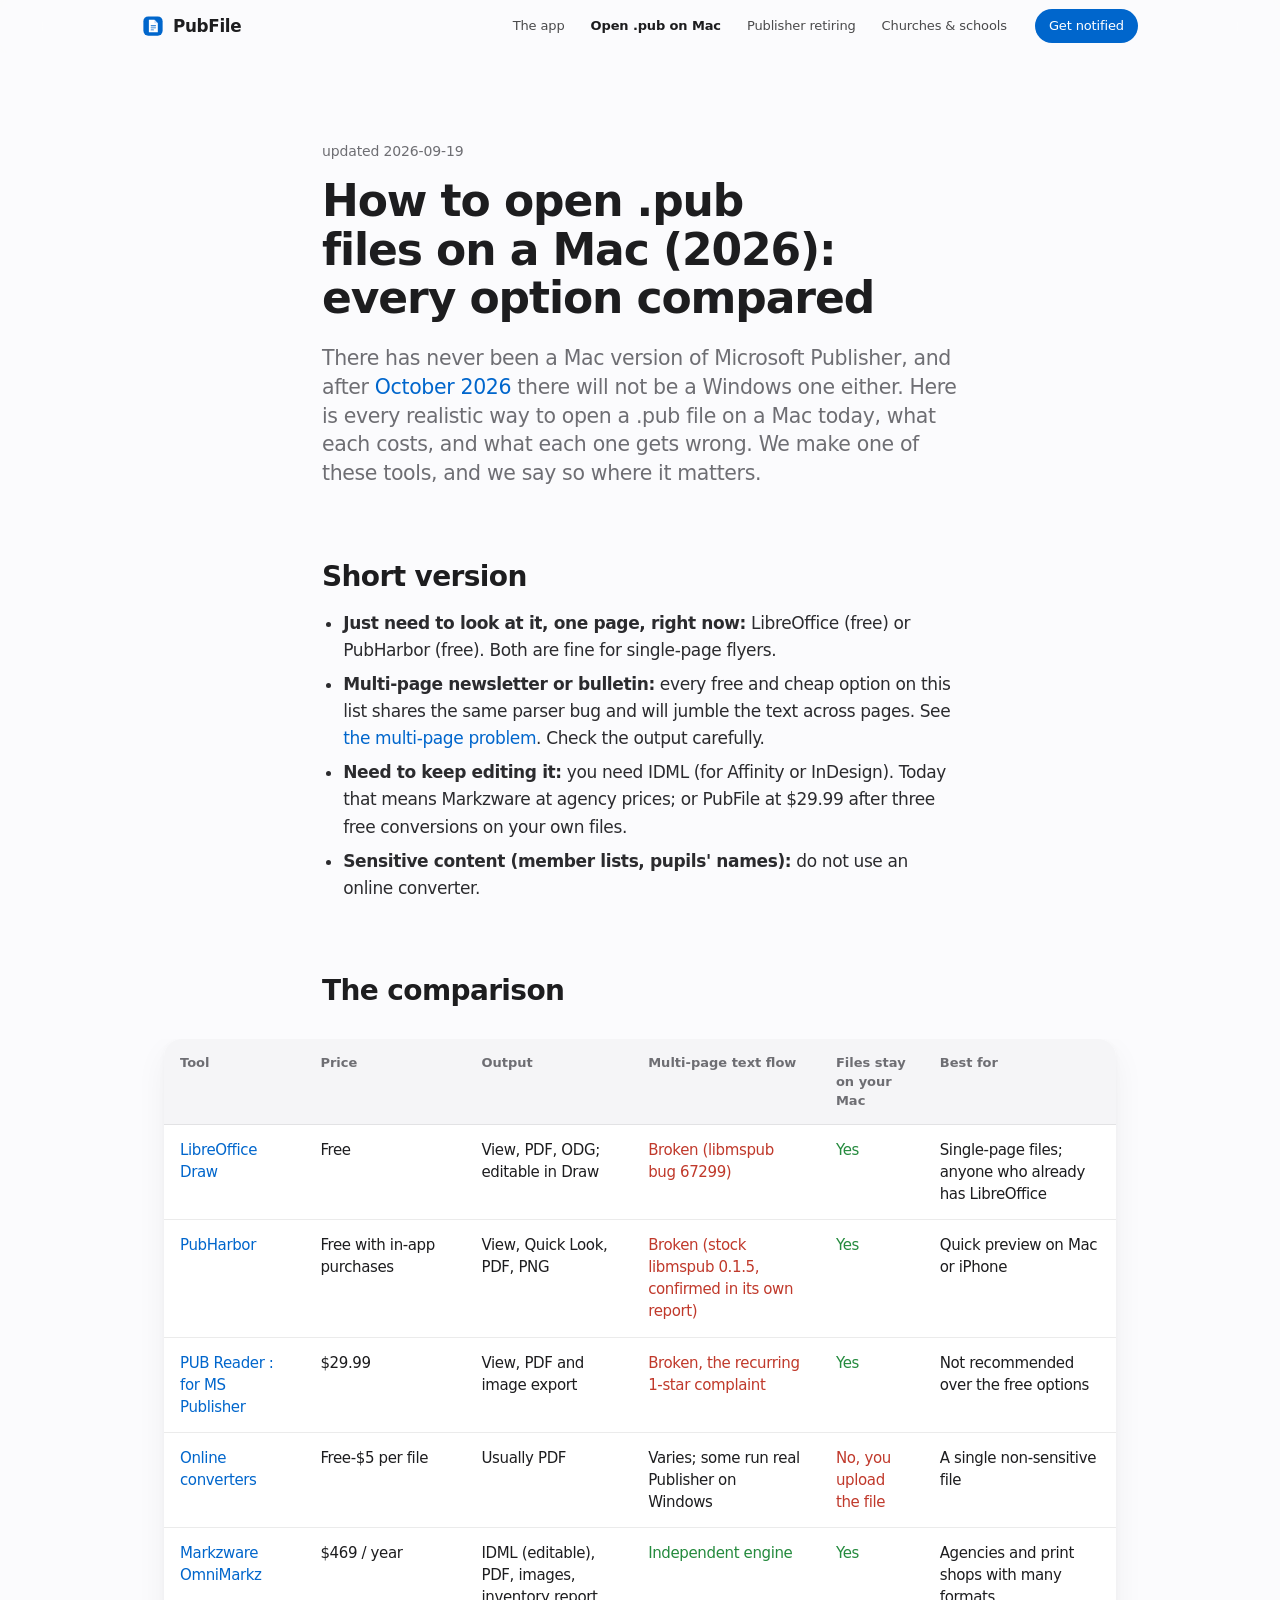
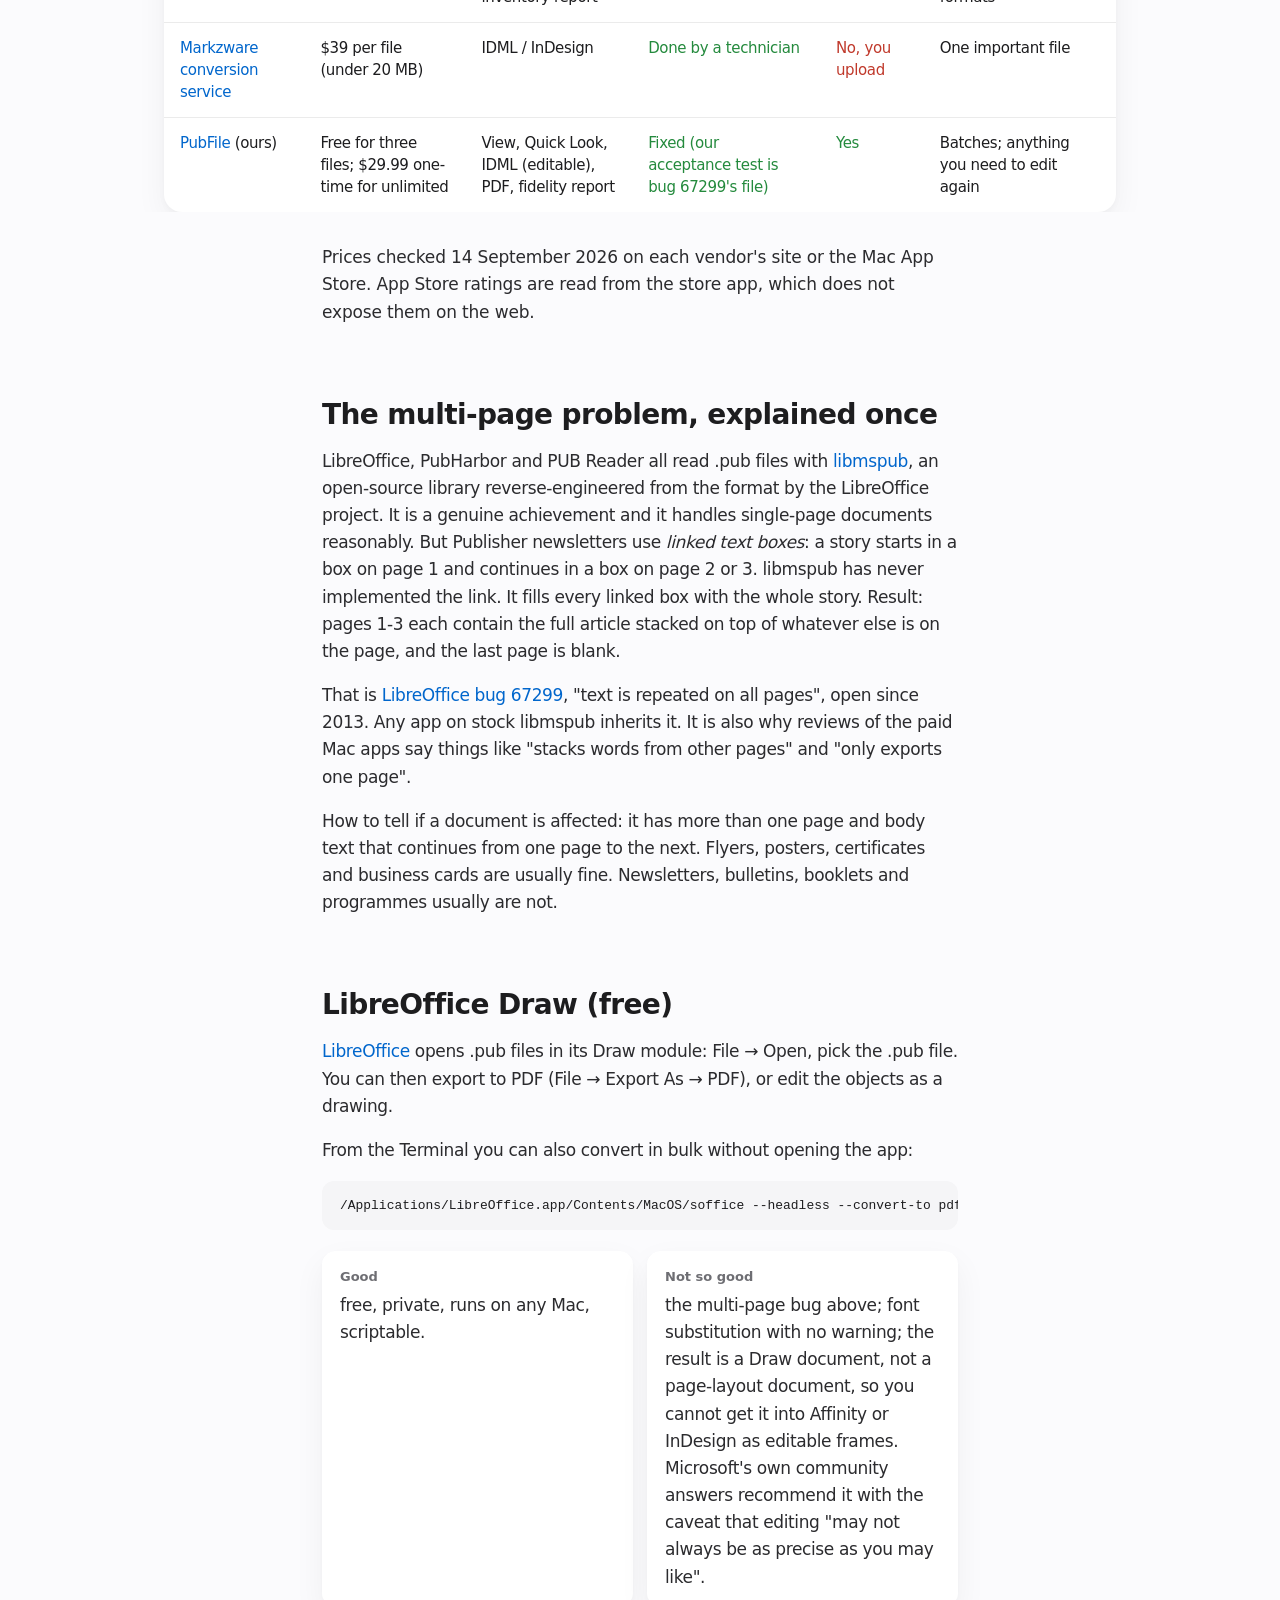
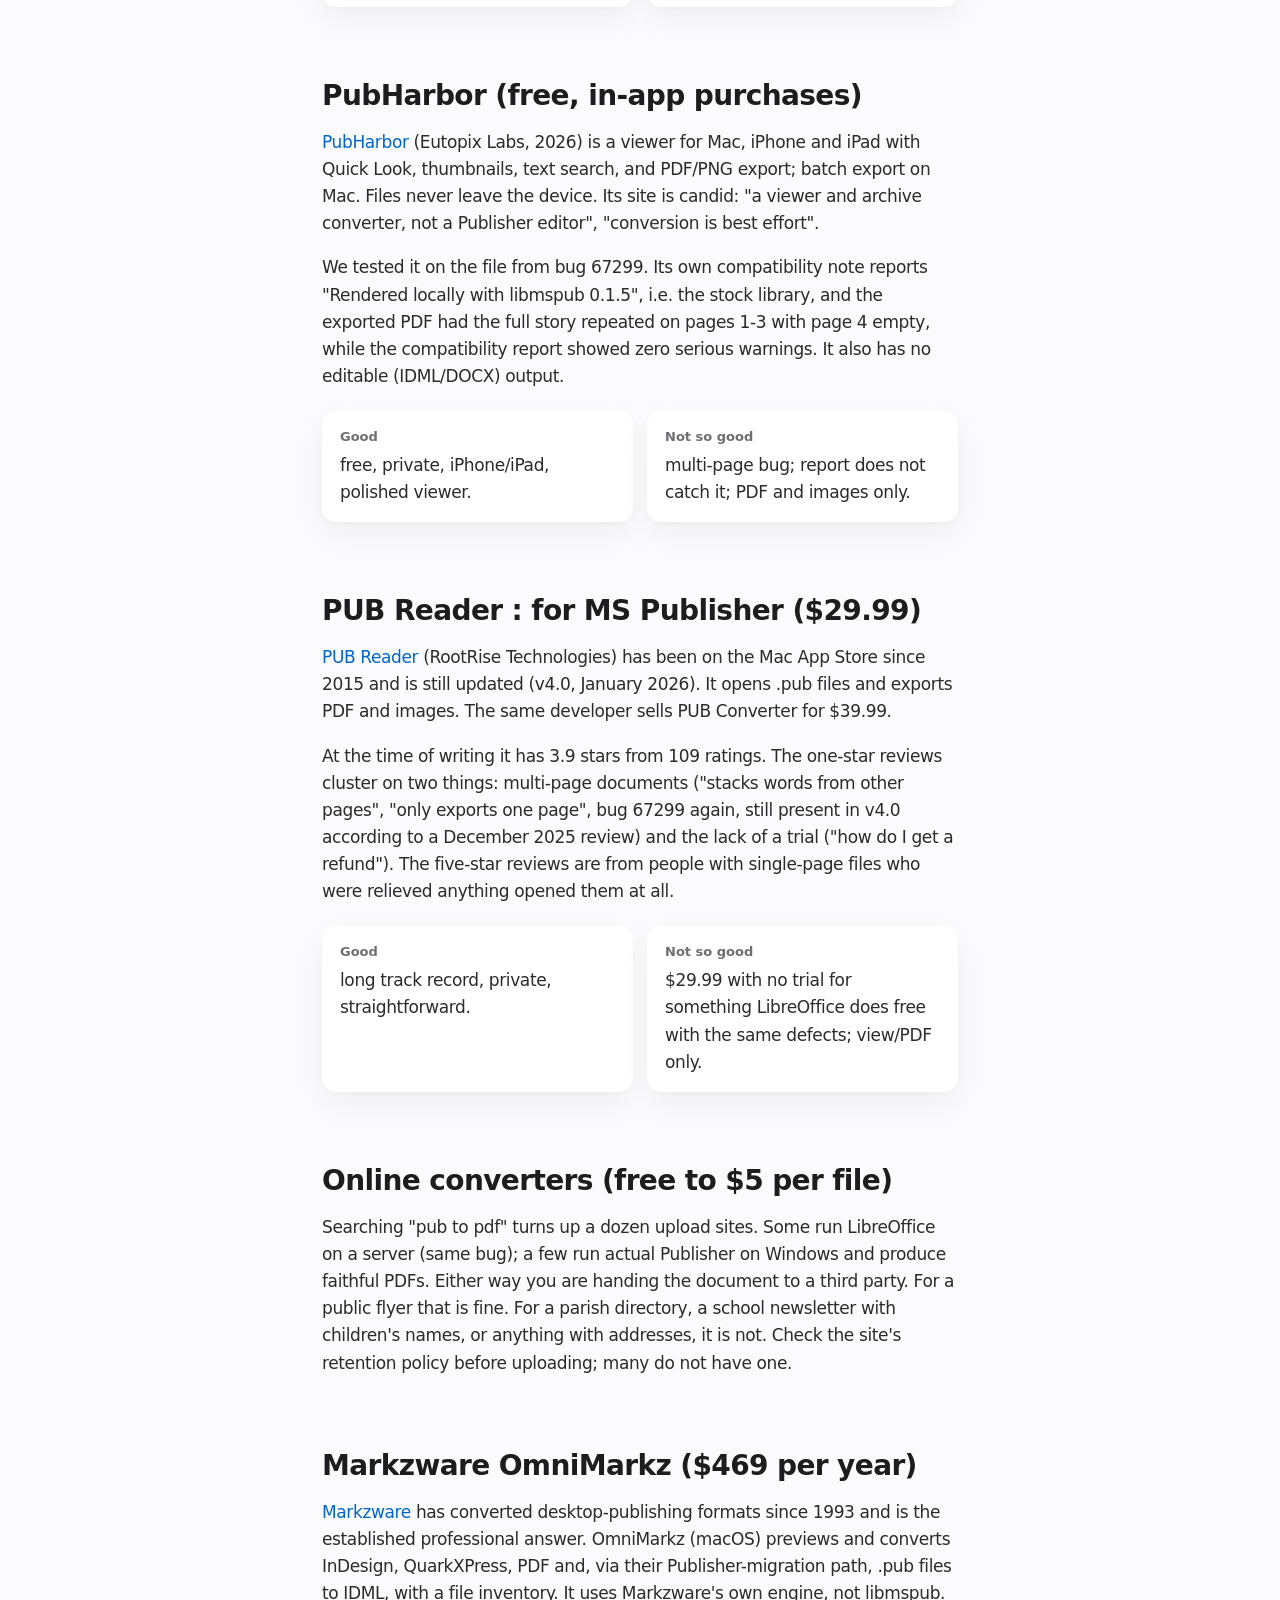
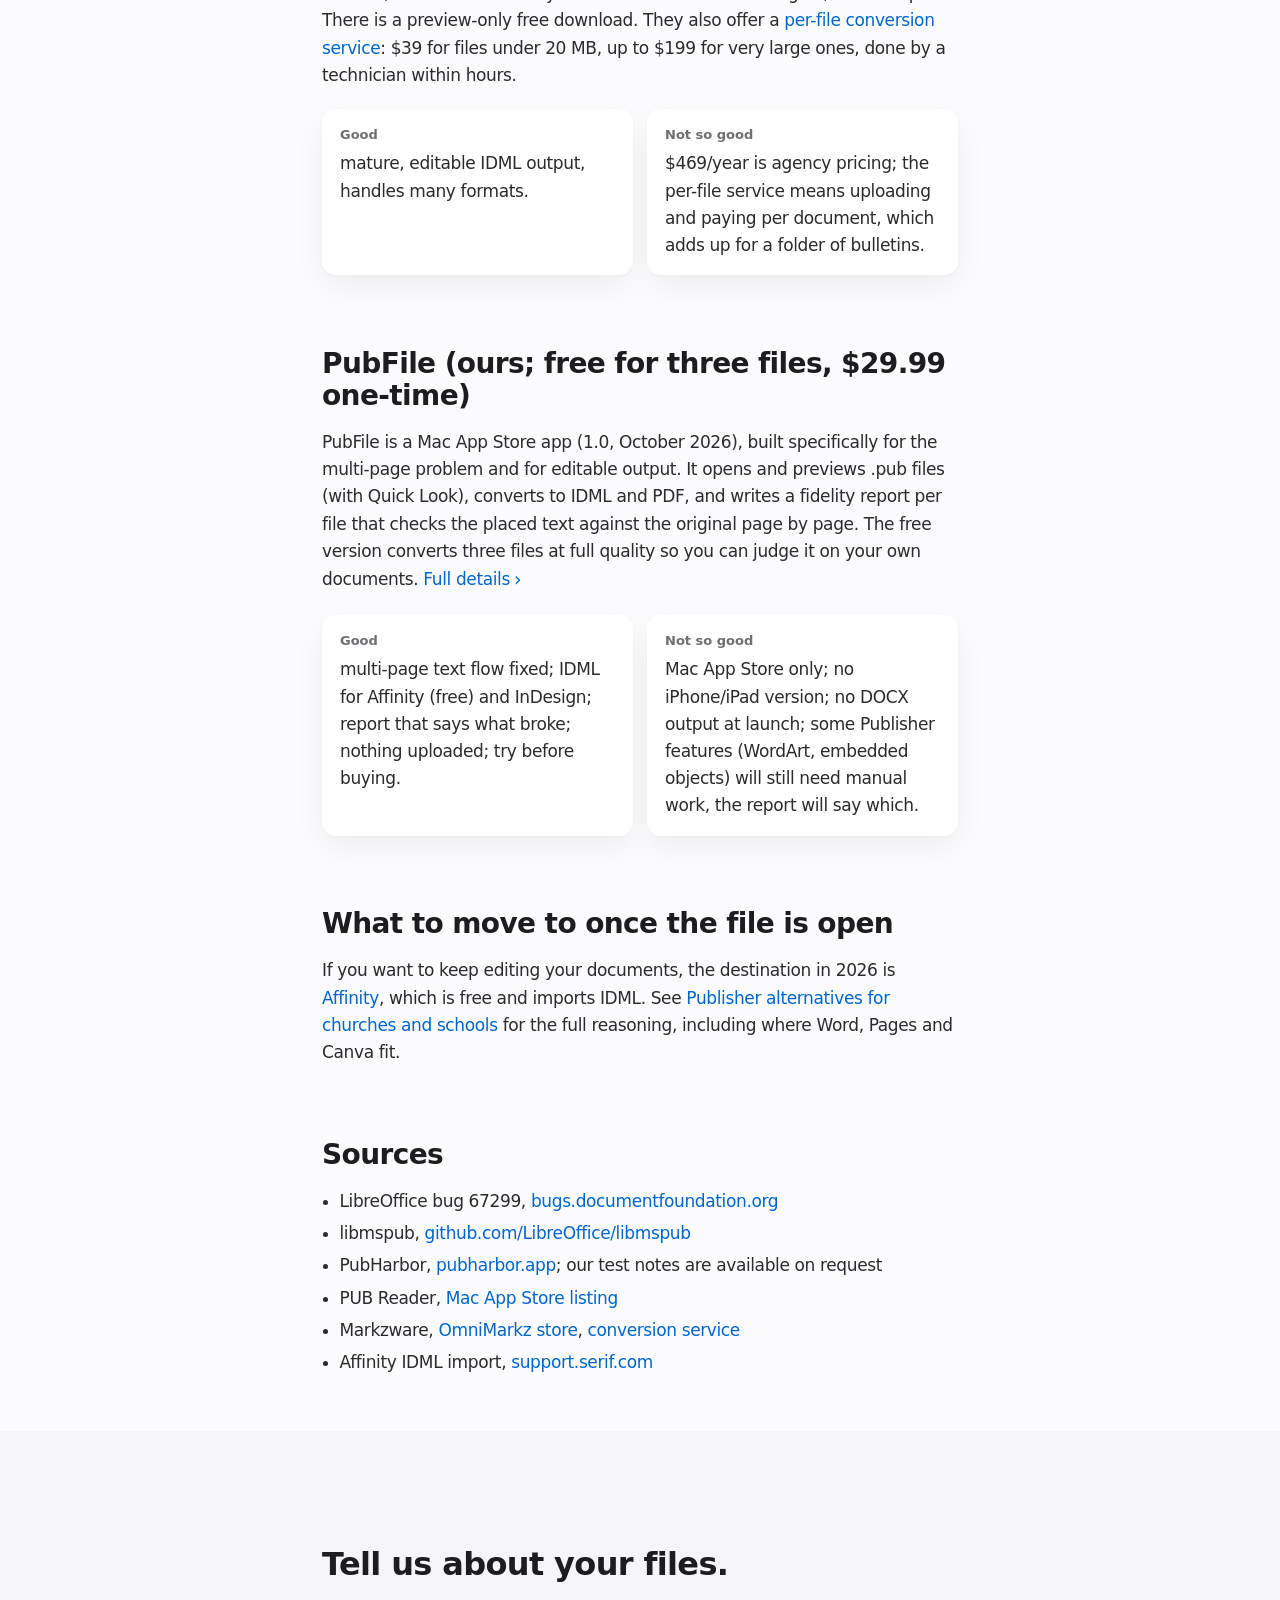
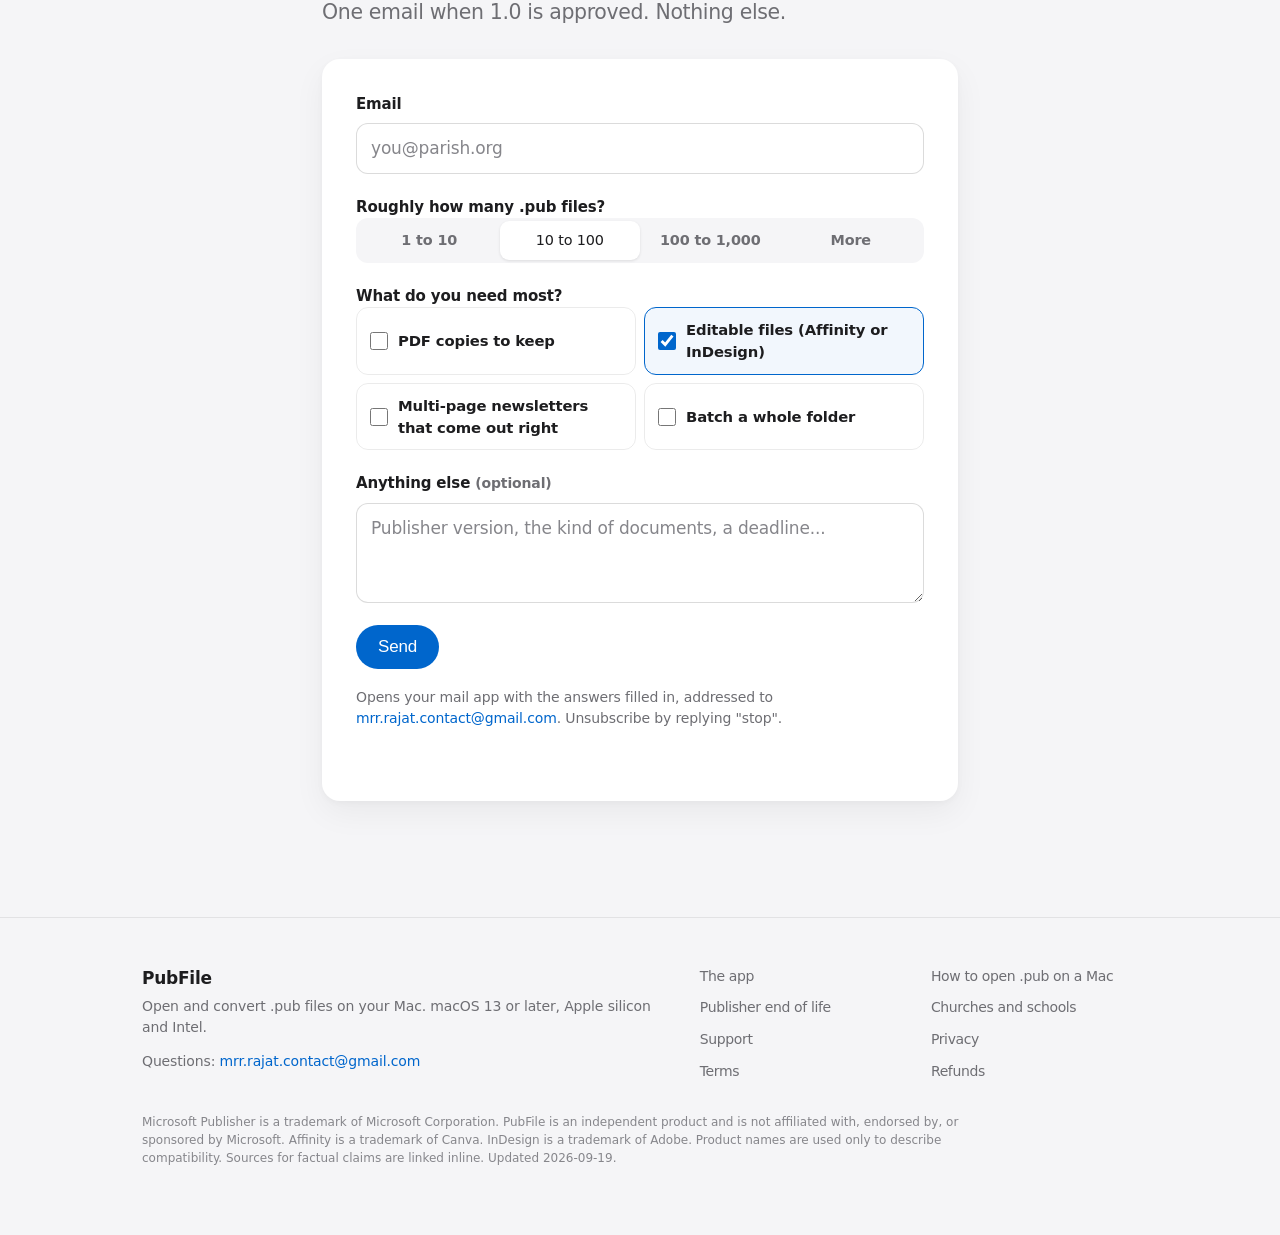
==== open-pub-files-on-mac/index.html @ 04f5455c "Deploy 2026-09-19T11:12Z from f0ba505a" ====
<!doctype html>
<html lang="en">
<head>
<meta charset="utf-8">
<meta name="viewport" content="width=device-width, initial-scale=1">
<title>How to open .pub files on a Mac (2026): every option compared</title>
<meta name="description" content="Every way to open a Microsoft Publisher .pub file on a Mac in 2026: LibreOffice, PUB Reader, PubHarbor, Markzware OmniMarkz, online converters and PubFile, with prices, what each one gets wrong, and which to pick.">
<link rel="canonical" href="https://pubfile-app.github.io/open-pub-files-on-mac/">
<meta name="theme-color" content="#fbfbfd">
<meta property="og:type" content="article">
<meta property="og:site_name" content="PubFile">
<meta property="og:title" content="How to open .pub files on a Mac (2026)">
<meta property="og:description" content="Every way to open a Microsoft Publisher .pub file on a Mac in 2026: LibreOffice, PUB Reader, PubHarbor, Markzware OmniMarkz, online converters and PubFile, with prices, what each one gets wrong, and which to pick.">
<meta property="og:url" content="https://pubfile-app.github.io/open-pub-files-on-mac/">
<meta property="og:image" content="https://pubfile-app.github.io/og/open-pub-files-on-mac.png">
<meta property="og:image:width" content="1200">
<meta property="og:image:height" content="630">
<meta name="twitter:card" content="summary_large_image">
<meta name="twitter:title" content="How to open .pub files on a Mac (2026)">
<meta name="twitter:description" content="Every way to open a Microsoft Publisher .pub file on a Mac in 2026: LibreOffice, PUB Reader, PubHarbor, Markzware OmniMarkz, online converters and PubFile, with prices, what each one gets wrong, and which to pick.">
<meta name="twitter:image" content="https://pubfile-app.github.io/og/open-pub-files-on-mac.png">
<link rel="icon" href="/favicon.svg" type="image/svg+xml">
<link rel="stylesheet" href="/style.css">
<script type="application/ld+json">{"@context": "https://schema.org", "@type": "Article", "author": {"@type": "Organization", "name": "PubFile"}, "datePublished": "2026-09-14", "headline": "How to open .pub files on a Mac (2026): every option compared"}</script></head>
<body class="page-open-pub-files-on-mac">
<a class="skip" href="#main">Skip to content</a>

<header class="nav">
  <div class="nav-inner">
    <a class="brand" href="/" aria-label="PubFile home">
      <svg width="22" height="22" viewBox="0 0 64 64" aria-hidden="true"><rect x="4" y="4" width="56" height="56" rx="14" fill="#0066cc"/><path d="M20 14h16l10 10v26H20z" fill="#fff"/><path d="M36 14v10h10" fill="#cfe0fb"/><rect x="25" y="30" width="16" height="2.6" rx="1.3" fill="#0066cc"/><rect x="25" y="36" width="16" height="2.6" rx="1.3" fill="#0066cc"/><rect x="25" y="42" width="10" height="2.6" rx="1.3" fill="#0066cc"/></svg>
      <span>PubFile</span>
    </a>
    <nav aria-label="Main">
      <a href="/pub-to-idml-pdf-converter-mac/">The app</a>
      <a href="/open-pub-files-on-mac/" aria-current="page">Open .pub on Mac</a>
      <a href="/publisher-end-of-life-2026/">Publisher retiring</a>
      <a href="/publisher-alternatives-churches-schools/">Churches &amp; schools</a>
    </nav>
<a class="pill pill-sm" href="/#interest">Get notified</a>  </div>
</header>

<main id="main">
<article class="article">
  <header>
    <p class="t-caption">updated 2026-09-19</p>
    <h1 class="t-headline">How to open .pub files on a Mac (2026): every option compared</h1>
    <p class="lede t-sub">There has never been a Mac version of Microsoft Publisher, and after <a href="/publisher-end-of-life-2026/">October 2026</a> there will not be a Windows one either. Here is every realistic way to open a .pub file on a Mac today, what each costs, and what each one gets wrong. We make one of these tools, and we say so where it matters.</p>
  </header>
  <div class="prose">

  <h2>Short version</h2>
  <ul>
    <li><strong>Just need to look at it, one page, right now:</strong> LibreOffice (free) or PubHarbor (free). Both are fine for single-page flyers.</li>
    <li><strong>Multi-page newsletter or bulletin:</strong> every free and cheap option on this list shares the same parser bug and will jumble the text across pages. See <a href="#multipage">the multi-page problem</a>. Check the output carefully.</li>
    <li><strong>Need to keep editing it:</strong> you need IDML (for Affinity or InDesign). Today that means Markzware at agency prices; or PubFile at $29.99 after three free conversions on your own files.</li>
    <li><strong>Sensitive content (member lists, pupils' names):</strong> do not use an online converter.</li>
  </ul>

  <h2>The comparison</h2>
  <div class="table-wrap"><table>
    <thead>
      <tr><th>Tool</th><th>Price</th><th>Output</th><th>Multi-page text flow</th><th>Files stay on your Mac</th><th>Best for</th></tr>
    </thead>
    <tbody>
      <tr><td><a href="#libreoffice">LibreOffice Draw</a></td><td>Free</td><td>View, PDF, ODG; editable in Draw</td><td class="bad">Broken (libmspub bug 67299)</td><td class="ok">Yes</td><td>Single-page files; anyone who already has LibreOffice</td></tr>
      <tr><td><a href="#pubharbor">PubHarbor</a></td><td>Free with in-app purchases</td><td>View, Quick Look, PDF, PNG</td><td class="bad">Broken (stock libmspub 0.1.5, confirmed in its own report)</td><td class="ok">Yes</td><td>Quick preview on Mac or iPhone</td></tr>
      <tr><td><a href="#pubreader">PUB Reader : for MS Publisher</a></td><td>$29.99</td><td>View, PDF and image export</td><td class="bad">Broken, the recurring 1-star complaint</td><td class="ok">Yes</td><td>Not recommended over the free options</td></tr>
      <tr><td><a href="#online">Online converters</a></td><td>Free-$5 per file</td><td>Usually PDF</td><td>Varies; some run real Publisher on Windows</td><td class="bad">No, you upload the file</td><td>A single non-sensitive file</td></tr>
      <tr><td><a href="#markzware">Markzware OmniMarkz</a></td><td>$469 / year</td><td>IDML (editable), PDF, images, inventory report</td><td class="ok">Independent engine</td><td class="ok">Yes</td><td>Agencies and print shops with many formats</td></tr>
      <tr><td><a href="#markzware">Markzware conversion service</a></td><td>$39 per file (under 20 MB)</td><td>IDML / InDesign</td><td class="ok">Done by a technician</td><td class="bad">No, you upload</td><td>One important file</td></tr>
      <tr><td><a href="#pubfile">PubFile</a> (ours)</td><td>Free for three files; $29.99 one-time for unlimited</td><td>View, Quick Look, IDML (editable), PDF, fidelity report</td><td class="ok">Fixed (our acceptance test is bug 67299's file)</td><td class="ok">Yes</td><td>Batches; anything you need to edit again</td></tr>
    </tbody>
  </table></div>
  <p class="t-caption">Prices checked 14 September 2026 on each vendor's site or the Mac App Store. App Store ratings are read from the store app, which does not expose them on the web.</p>

  <h2 id="multipage">The multi-page problem, explained once</h2>
  <p>LibreOffice, PubHarbor and PUB Reader all read .pub files with <a href="https://github.com/LibreOffice/libmspub" rel="noopener">libmspub</a>, an open-source library reverse-engineered from the format by the LibreOffice project. It is a genuine achievement and it handles single-page documents reasonably. But Publisher newsletters use <em>linked text boxes</em>: a story starts in a box on page 1 and continues in a box on page 2 or 3. libmspub has never implemented the link. It fills every linked box with the whole story. Result: pages 1-3 each contain the full article stacked on top of whatever else is on the page, and the last page is blank.</p>
  <p>That is <a href="https://bugs.documentfoundation.org/show_bug.cgi?id=67299" rel="noopener">LibreOffice bug 67299</a>, "text is repeated on all pages", open since 2013. Any app on stock libmspub inherits it. It is also why reviews of the paid Mac apps say things like "stacks words from other pages" and "only exports one page".</p>
  <p>How to tell if a document is affected: it has more than one page and body text that continues from one page to the next. Flyers, posters, certificates and business cards are usually fine. Newsletters, bulletins, booklets and programmes usually are not.</p>

  <h2 id="libreoffice">LibreOffice Draw (free)</h2>
  <p><a href="https://www.libreoffice.org/discover/draw/" rel="noopener">LibreOffice</a> opens .pub files in its Draw module: File → Open, pick the .pub file. You can then export to PDF (File → Export As → PDF), or edit the objects as a drawing.</p>
  <p>From the Terminal you can also convert in bulk without opening the app:</p>
  <pre><code>/Applications/LibreOffice.app/Contents/MacOS/soffice --headless --convert-to pdf:draw_pdf_Export *.pub</code></pre>
  <div class="verdict"><div><h4>Good</h4><p>free, private, runs on any Mac, scriptable.</p></div><div><h4>Not so good</h4><p>the multi-page bug above; font substitution with no warning; the result is a Draw document, not a page-layout document, so you cannot get it into Affinity or InDesign as editable frames. Microsoft's own community answers recommend it with the caveat that editing "may not always be as precise as you may like".</p></div></div>

  <h2 id="pubharbor">PubHarbor (free, in-app purchases)</h2>
  <p><a href="https://pubharbor.app/" rel="noopener">PubHarbor</a> (Eutopix Labs, 2026) is a viewer for Mac, iPhone and iPad with Quick Look, thumbnails, text search, and PDF/PNG export; batch export on Mac. Files never leave the device. Its site is candid: "a viewer and archive converter, not a Publisher editor", "conversion is best effort".</p>
  <p>We tested it on the file from bug 67299. Its own compatibility note reports "Rendered locally with libmspub 0.1.5", i.e. the stock library, and the exported PDF had the full story repeated on pages 1-3 with page 4 empty, while the compatibility report showed zero serious warnings. It also has no editable (IDML/DOCX) output.</p>
  <div class="verdict"><div><h4>Good</h4><p>free, private, iPhone/iPad, polished viewer.</p></div><div><h4>Not so good</h4><p>multi-page bug; report does not catch it; PDF and images only.</p></div></div>

  <h2 id="pubreader">PUB Reader : for MS Publisher ($29.99)</h2>
  <p><a href="https://apps.apple.com/us/app/pub-reader-for-ms-publisher/id944218086?mt=12" rel="noopener">PUB Reader</a> (RootRise Technologies) has been on the Mac App Store since 2015 and is still updated (v4.0, January 2026). It opens .pub files and exports PDF and images. The same developer sells PUB Converter for $39.99.</p>
  <p>At the time of writing it has 3.9 stars from 109 ratings. The one-star reviews cluster on two things: multi-page documents ("stacks words from other pages", "only exports one page", bug 67299 again, still present in v4.0 according to a December 2025 review) and the lack of a trial ("how do I get a refund"). The five-star reviews are from people with single-page files who were relieved anything opened them at all.</p>
  <div class="verdict"><div><h4>Good</h4><p>long track record, private, straightforward.</p></div><div><h4>Not so good</h4><p>$29.99 with no trial for something LibreOffice does free with the same defects; view/PDF only.</p></div></div>

  <h2 id="online">Online converters (free to $5 per file)</h2>
  <p>Searching "pub to pdf" turns up a dozen upload sites. Some run LibreOffice on a server (same bug); a few run actual Publisher on Windows and produce faithful PDFs. Either way you are handing the document to a third party. For a public flyer that is fine. For a parish directory, a school newsletter with children's names, or anything with addresses, it is not. Check the site's retention policy before uploading; many do not have one.</p>

  <h2 id="markzware">Markzware OmniMarkz ($469 per year)</h2>
  <p><a href="https://markzware.com/products/omnimarkz/" rel="noopener">Markzware</a> has converted desktop-publishing formats since 1993 and is the established professional answer. OmniMarkz (macOS) previews and converts InDesign, QuarkXPress, PDF and, via their Publisher-migration path, .pub files to IDML, with a file inventory. It uses Markzware's own engine, not libmspub. There is a preview-only free download. They also offer a <a href="https://markzware.com/support/file-conversion-service" rel="noopener">per-file conversion service</a>: $39 for files under 20 MB, up to $199 for very large ones, done by a technician within hours.</p>
  <div class="verdict"><div><h4>Good</h4><p>mature, editable IDML output, handles many formats.</p></div><div><h4>Not so good</h4><p>$469/year is agency pricing; the per-file service means uploading and paying per document, which adds up for a folder of bulletins.</p></div></div>

  <h2 id="pubfile">PubFile (ours; free for three files, $29.99 one-time)</h2>
  <p>PubFile is a Mac App Store app (1.0, October 2026), built specifically for the multi-page problem and for editable output. It opens and previews .pub files (with Quick Look), converts to IDML and PDF, and writes a fidelity report per file that checks the placed text against the original page by page. The free version converts three files at full quality so you can judge it on your own documents. <a class="link-arrow" href="/pub-to-idml-pdf-converter-mac/">Full details</a></p>
  <div class="verdict"><div><h4>Good</h4><p>multi-page text flow fixed; IDML for Affinity (free) and InDesign; report that says what broke; nothing uploaded; try before buying.</p></div><div><h4>Not so good</h4><p>Mac App Store only; no iPhone/iPad version; no DOCX output at launch; some Publisher features (WordArt, embedded objects) will still need manual work, the report will say which.</p></div></div>

  <h2>What to move to once the file is open</h2>
  <p>If you want to keep editing your documents, the destination in 2026 is <a href="https://www.affinity.studio/" rel="noopener">Affinity</a>, which is free and imports IDML. See <a href="/publisher-alternatives-churches-schools/">Publisher alternatives for churches and schools</a> for the full reasoning, including where Word, Pages and Canva fit.</p>

  <h2>Sources</h2>
  <ul class="sources">
    <li>LibreOffice bug 67299, <a href="https://bugs.documentfoundation.org/show_bug.cgi?id=67299" rel="noopener">bugs.documentfoundation.org</a></li>
    <li>libmspub, <a href="https://github.com/LibreOffice/libmspub" rel="noopener">github.com/LibreOffice/libmspub</a></li>
    <li>PubHarbor, <a href="https://pubharbor.app/" rel="noopener">pubharbor.app</a>; our test notes are available on request</li>
    <li>PUB Reader, <a href="https://apps.apple.com/us/app/pub-reader-for-ms-publisher/id944218086?mt=12" rel="noopener">Mac App Store listing</a></li>
    <li>Markzware, <a href="https://markzware.com/store/omnimarkz-store/" rel="noopener">OmniMarkz store</a>, <a href="https://markzware.com/support/file-conversion-service" rel="noopener">conversion service</a></li>
    <li>Affinity IDML import, <a href="https://support.serif.com/hc/en-us/articles/10259217288463" rel="noopener">support.serif.com</a></li>
  </ul>
  </div>
</article>
</main>

<section class="band interest-band" id="interest">
  <div class="wrap-narrow">
    <h2 class="t-title">Tell us about your files.</h2>
    <p class="t-sub">One email when 1.0 is approved. Nothing else.</p>
<form class="interest" id="interest-form"
action="mailto:mrr.rajat.contact@gmail.com" method="post" enctype="text/plain" data-mailto="mrr.rajat.contact@gmail.com">
  <input type="hidden" name="_subject" value="PubFile interest: open-pub-files-on-mac">
  <input type="hidden" name="page" value="/open-pub-files-on-mac/">
  <input type="text" name="_gotcha" class="visually-hidden" tabindex="-1" autocomplete="off" aria-hidden="true">

  <div class="field">
    <label for="f-email">Email</label>
    <input id="f-email" type="email" name="email" required autocomplete="email" placeholder="you@parish.org">
  </div>

  <fieldset class="field">
    <legend>Roughly how many .pub files?</legend>
    <div class="seg" role="radiogroup">
      <label><input type="radio" name="files" value="1-10"><span>1 to 10</span></label>
      <label><input type="radio" name="files" value="10-100" checked><span>10 to 100</span></label>
      <label><input type="radio" name="files" value="100-1000"><span>100 to 1,000</span></label>
      <label><input type="radio" name="files" value="1000+"><span>More</span></label>
    </div>
  </fieldset>

  <fieldset class="field">
    <legend>What do you need most?</legend>
    <div class="checks">
      <label><input type="checkbox" name="need" value="pdf"><span>PDF copies to keep</span></label>
      <label><input type="checkbox" name="need" value="editable" checked><span>Editable files (Affinity or InDesign)</span></label>
      <label><input type="checkbox" name="need" value="multipage"><span>Multi-page newsletters that come out right</span></label>
      <label><input type="checkbox" name="need" value="batch"><span>Batch a whole folder</span></label>
    </div>
  </fieldset>

  <div class="field">
    <label for="f-note">Anything else <span class="t-caption">(optional)</span></label>
    <textarea id="f-note" name="note" rows="3" placeholder="Publisher version, the kind of documents, a deadline..."></textarea>
  </div>

  <div class="form-actions">
    <button type="submit" class="pill">Send</button>
    <p class="t-caption form-help">
Opens your mail app with the answers filled in, addressed to <a href="mailto:mrr.rajat.contact@gmail.com">mrr.rajat.contact@gmail.com</a>.      Unsubscribe by replying "stop".
    </p>
  </div>
  <p class="form-status" role="status" aria-live="polite"></p>
</form>  </div>
</section>

<footer class="footer">
  <div class="wrap">
    <div class="footer-grid">
      <div>
        <p class="footer-brand">PubFile</p>
        <p class="t-caption">Open and convert .pub files on your Mac. macOS 13 or later, Apple silicon and Intel.</p>
<p class="t-caption">Questions: <a href="mailto:mrr.rajat.contact@gmail.com">mrr.rajat.contact@gmail.com</a></p>      </div>
      <nav aria-label="Footer">
        <a href="/pub-to-idml-pdf-converter-mac/">The app</a>
        <a href="/open-pub-files-on-mac/">How to open .pub on a Mac</a>
        <a href="/publisher-end-of-life-2026/">Publisher end of life</a>
        <a href="/publisher-alternatives-churches-schools/">Churches and schools</a>
        <a href="/support/">Support</a>
        <a href="/privacy/">Privacy</a>
        <a href="/terms/">Terms</a>
        <a href="/refunds/">Refunds</a>
      </nav>
    </div>
    <p class="t-legal">Microsoft Publisher is a trademark of Microsoft Corporation. PubFile is an independent product and is not affiliated with, endorsed by, or sponsored by Microsoft. Affinity is a trademark of Canva. InDesign is a trademark of Adobe. Product names are used only to describe compatibility. Sources for factual claims are linked inline. Updated 2026-09-19.</p>
  </div>
</footer>
<script src="/site.js" defer></script>
</body>
</html>
---- style.css ----
/* PubFile. Apple-adjacent system: SF via system-ui, #fbfbfd canvas, #1d1d1f ink, one accent (#0066cc).
   Shape rule: buttons are pills, cards/figures 18px, inputs 12px. Motion: ease-out, <=300ms UI, scroll-reveal once. */

:root{
  --canvas:#fbfbfd; --canvas-2:#f5f5f7; --surface:#ffffff;
  --ink:#1d1d1f; --ink-2:#6e6e73; --ink-3:#86868b; --hair:rgba(0,0,0,.08); --hair-2:rgba(0,0,0,.14);
  --accent:#0066cc; --accent-hover:#0077ed; --accent-ink:#ffffff;
  --ok:#248a3d; --warn-bg:#fff8e6; --warn-ink:#7a5200;
  --r-card:18px; --r-input:12px; --r-pill:980px;
  --ease-out:cubic-bezier(.23,1,.32,1); --ease-in-out:cubic-bezier(.77,0,.175,1);
  --wrap:1040px; --wrap-narrow:680px;
  --shadow-card:0 2px 6px rgba(0,0,0,.03),0 12px 32px rgba(0,0,0,.05);
}
*{box-sizing:border-box}
html{-webkit-text-size-adjust:100%;scroll-behavior:smooth;scroll-padding-top:64px}
@media(prefers-reduced-motion:reduce){html{scroll-behavior:auto}}
body{margin:0;background:var(--canvas);color:var(--ink);
  font-family:-apple-system,BlinkMacSystemFont,"SF Pro Text","SF Pro Display",system-ui,"Helvetica Neue",Helvetica,Arial,sans-serif;
  font-size:17px;line-height:1.47;letter-spacing:-.022em;-webkit-font-smoothing:antialiased;text-rendering:optimizeLegibility}
a{color:var(--accent);text-decoration:none}
a:hover{text-decoration:underline}
img,svg{max-width:100%;height:auto;display:block}
p,ul,ol,dl{margin:0 0 1em}
li{margin-bottom:.4em}
strong{font-weight:600}
code{font-family:"SF Mono",ui-monospace,SFMono-Regular,Menlo,monospace;font-size:.9em;background:var(--canvas-2);padding:.12em .4em;border-radius:6px;letter-spacing:0}
pre{background:var(--canvas-2);border-radius:var(--r-input);padding:14px 18px;overflow:auto;font-size:.9rem}
pre code{background:none;padding:0}
hr{border:0;border-top:1px solid var(--hair);margin:3rem 0}
:focus-visible{outline:3px solid rgba(0,102,204,.5);outline-offset:3px;border-radius:6px}
.visually-hidden{position:absolute!important;width:1px;height:1px;overflow:hidden;clip:rect(0 0 0 0);white-space:nowrap}
.skip{position:absolute;left:12px;top:-60px;background:var(--ink);color:#fff;padding:10px 14px;border-radius:var(--r-pill);z-index:100}
.skip:focus{top:12px}

/* Type scale (Apple-ish: weight + size + tracking as a set) */
.t-display{font-size:clamp(2.6rem,6vw,4.5rem);line-height:1.05;letter-spacing:-.03em;font-weight:700;margin:0 0 .35em;text-wrap:balance}
.t-headline{font-size:clamp(1.9rem,3.6vw,2.75rem);line-height:1.1;letter-spacing:-.025em;font-weight:700;margin:0 0 .5em;text-wrap:balance}
.t-title{font-size:clamp(1.5rem,2.6vw,2rem);line-height:1.15;letter-spacing:-.02em;font-weight:700;margin:0 0 .5em;text-wrap:balance}
.t-sub{font-size:clamp(1.15rem,1.6vw,1.375rem);line-height:1.4;letter-spacing:-.017em;color:var(--ink-2);font-weight:400;max-width:34em;text-wrap:pretty}
.t-body{font-size:1.0625rem;line-height:1.52}
.t-caption{font-size:.875rem;line-height:1.45;color:var(--ink-2);letter-spacing:-.01em}
.t-legal{font-size:.75rem;line-height:1.5;color:var(--ink-3);letter-spacing:0}
.muted{color:var(--ink-2)}

/* Layout */
.wrap{max-width:var(--wrap);margin:0 auto;padding:0 22px}
.wrap-narrow{max-width:var(--wrap-narrow);margin:0 auto;padding:0 22px}
.band{padding:clamp(72px,9vw,120px) 0}
.band-tight{padding:clamp(48px,6vw,80px) 0}
.band-alt{background:var(--canvas-2)}
.center{text-align:center}
.center .t-sub{margin-left:auto;margin-right:auto}

/* Nav: translucent material, content scrolls under */
.nav{position:sticky;top:0;z-index:50;background:rgba(251,251,253,.72);backdrop-filter:saturate(180%) blur(20px);-webkit-backdrop-filter:saturate(180%) blur(20px);border-bottom:1px solid transparent;transition:border-color 200ms var(--ease-out)}
.nav.scrolled{border-bottom-color:var(--hair)}
@media(prefers-reduced-transparency:reduce){.nav{background:var(--canvas);backdrop-filter:none;-webkit-backdrop-filter:none}}
.nav-inner{max-width:var(--wrap);margin:0 auto;padding:0 22px;height:52px;display:flex;align-items:center;gap:28px}
.brand{display:inline-flex;align-items:center;gap:9px;color:var(--ink);font-weight:600;font-size:1.05rem;letter-spacing:-.02em}
.brand:hover{text-decoration:none}
.nav nav{display:flex;gap:26px;margin-left:auto;font-size:.8125rem;letter-spacing:-.01em}
.nav nav a{color:var(--ink);opacity:.8;transition:opacity 150ms var(--ease-out)}
.nav nav a:hover{opacity:1;text-decoration:none}
.nav nav a[aria-current]{opacity:1;font-weight:600}
@media(max-width:760px){.nav nav{display:none}.nav-inner{gap:0;justify-content:space-between}}

/* Buttons: pills. Feedback on press, instant. */
.pill{display:inline-flex;align-items:center;justify-content:center;gap:8px;background:var(--accent);color:var(--accent-ink);font-weight:500;font-size:1.0625rem;letter-spacing:-.01em;padding:12px 22px;border-radius:var(--r-pill);border:0;cursor:pointer;white-space:nowrap;
  transition:background-color 150ms var(--ease-out),transform 120ms var(--ease-out)}
.pill:hover{background:var(--accent-hover);text-decoration:none}
.pill:active{transform:scale(.97)}
.pill-sm{font-size:.8125rem;padding:7px 14px}
.pill-ghost{background:transparent;color:var(--accent);border:1px solid var(--accent)}
.pill-ghost:hover{background:rgba(0,102,204,.06)}
.link-arrow{font-weight:400;display:inline-flex;align-items:center;gap:4px}
.link-arrow::after{content:"›";font-size:1.1em;transition:transform 150ms var(--ease-out)}
.link-arrow:hover::after{transform:translateX(2px)}
.cta-row{display:flex;gap:14px 26px;align-items:center;flex-wrap:wrap;margin:1.6em 0 0}
.center .cta-row{justify-content:center}

/* Hero */
.hero{padding:clamp(64px,8vw,104px) 0 clamp(40px,5vw,64px);text-align:center}
.hero .t-display{margin-bottom:.3em}
.hero-figure{margin:clamp(40px,6vw,72px) auto 0;max-width:920px}

/* Figures / diagrams */
.figure{background:var(--surface);border-radius:var(--r-card);box-shadow:var(--shadow-card);padding:clamp(18px,3vw,36px);margin:2rem 0}
.figure figcaption{margin-top:14px;text-align:center}
.flow-figure svg{width:100%;height:auto}

/* Feature grid (bento with rhythm: 1 wide + 2, then 2 + 1 wide) */
.bento{display:grid;grid-template-columns:repeat(6,1fr);gap:16px;margin-top:2.5rem}
.tile{background:var(--surface);border-radius:var(--r-card);box-shadow:var(--shadow-card);padding:28px 28px 30px;grid-column:span 2;display:flex;flex-direction:column;gap:10px;min-height:220px}
.tile.wide{grid-column:span 4}
.tile.tint{background:linear-gradient(180deg,#eef4fc 0%,#f7faff 100%)}
.tile.dark{background:#1d1d1f;color:#f5f5f7}
.tile.dark .t-caption,.tile.dark p{color:#a1a1a6}
.tile h3{font-size:1.25rem;line-height:1.2;letter-spacing:-.02em;margin:0;font-weight:600}
.tile p{margin:0;color:var(--ink-2);font-size:.975rem;line-height:1.5}
.tile .glyph{width:36px;height:36px;border-radius:10px;display:grid;place-items:center;background:rgba(0,102,204,.1);color:var(--accent);margin-bottom:6px}
.tile.dark .glyph{background:rgba(255,255,255,.12);color:#fff}
@media(max-width:840px){.tile,.tile.wide{grid-column:span 3}}
@media(max-width:560px){.tile,.tile.wide{grid-column:span 6;min-height:0}}

/* Pricing: two columns, recommended emphasised by colour not height */
.plans{display:grid;grid-template-columns:1fr 1fr;gap:16px;margin-top:2.5rem;max-width:820px;margin-left:auto;margin-right:auto}
.plan{background:var(--surface);border-radius:var(--r-card);box-shadow:var(--shadow-card);padding:32px;display:flex;flex-direction:column}
.plan.featured{outline:2px solid var(--accent);outline-offset:-2px}
.plan h3{margin:0 0 4px;font-size:1.125rem;font-weight:600;letter-spacing:-.015em}
.plan .price{font-size:2.5rem;font-weight:700;letter-spacing:-.03em;line-height:1;margin:6px 0 4px;font-variant-numeric:tabular-nums}
.plan .price small{font-size:.9rem;font-weight:400;color:var(--ink-2);letter-spacing:-.01em;margin-left:6px}
.plan .plan-note{color:var(--ink-2);font-size:.9rem;margin:0 0 20px;min-height:2.6em}
.plan ul{list-style:none;padding:0;margin:0 0 22px;display:grid;gap:10px}
.plan li{display:flex;gap:10px;align-items:flex-start;font-size:.975rem;margin:0}
.plan li::before{content:"";flex:0 0 18px;height:18px;margin-top:2px;border-radius:50%;background:var(--accent) url("data:image/svg+xml,%3Csvg xmlns='http://www.w3.org/2000/svg' viewBox='0 0 18 18'%3E%3Cpath d='M5 9.5l2.5 2.5L13 6.5' fill='none' stroke='%23fff' stroke-width='2' stroke-linecap='round' stroke-linejoin='round'/%3E%3C/svg%3E") center/contain no-repeat}
.plan .pill{margin-top:auto;align-self:flex-start}
@media(max-width:640px){.plans{grid-template-columns:1fr}}

/* Comparison table (article pages) */
.table-wrap{overflow-x:auto;margin:2rem -22px;padding:0 22px;-webkit-overflow-scrolling:touch}
table{border-collapse:separate;border-spacing:0;width:100%;min-width:640px;font-size:.9375rem;background:var(--surface);border-radius:var(--r-card);box-shadow:var(--shadow-card);overflow:hidden}
th,td{padding:14px 16px;text-align:left;vertical-align:top;border-bottom:1px solid var(--hair)}
tr:last-child td{border-bottom:0}
th{background:var(--canvas-2);font-weight:600;font-size:.8125rem;letter-spacing:0;color:var(--ink-2)}
td.ok{color:var(--ok);font-weight:500} td.bad{color:#c0392b;font-weight:500}
tr.hl td{background:#f4f8fe}

/* Article layout */
.article{padding:clamp(56px,7vw,88px) 0 40px}
.article header{max-width:var(--wrap-narrow);margin:0 auto 2.5rem;padding:0 22px}
.article header .t-caption{margin-bottom:1rem}
.prose{max-width:var(--wrap-narrow);margin:0 auto;padding:0 22px}
.prose h2{font-size:1.75rem;line-height:1.15;letter-spacing:-.022em;font-weight:700;margin:2.6em 0 .6em}
.prose h3{font-size:1.2rem;line-height:1.25;letter-spacing:-.015em;font-weight:600;margin:2em 0 .5em}
.prose p,.prose li{font-size:1.0625rem;line-height:1.6;color:#2b2b2e}
.prose .lede{font-size:1.25rem;line-height:1.45;color:var(--ink-2);letter-spacing:-.017em}
.prose ul,.prose ol{padding-left:1.25em}
.prose .table-wrap{max-width:var(--wrap);margin-left:calc(50% - min(50vw - 22px, var(--wrap)/2 - 22px));width:min(100vw - 44px, var(--wrap) - 44px)}
@media(max-width:760px){.prose .table-wrap{margin-left:-22px;width:auto}}
.note{background:var(--surface);border-radius:var(--r-card);box-shadow:var(--shadow-card);padding:22px 26px;margin:2rem 0}
.note.warn{background:var(--warn-bg)}
.note.warn h3{color:var(--warn-ink)}
.note h3{margin-top:0!important}
.note p:last-child{margin-bottom:0}
.sources{font-size:.875rem;color:var(--ink-2)}
.sources li{margin-bottom:.3em}
.faq dt{font-weight:600;margin-top:1.4em;letter-spacing:-.015em}
.faq dd{margin:.3em 0 0;color:#2b2b2e}
.steps{counter-reset:s;list-style:none;padding:0}
.steps li{counter-increment:s;position:relative;padding-left:46px;margin-bottom:1.1em}
.steps li::before{content:counter(s);position:absolute;left:0;top:0;width:30px;height:30px;border-radius:50%;background:var(--ink);color:#fff;font-weight:600;font-size:.875rem;display:grid;place-items:center}

/* Good / not-so-good pairs on the comparison page */
.verdict{display:grid;grid-template-columns:1fr 1fr;gap:14px;margin:1.2em 0 2em}
.verdict>div{background:var(--surface);border-radius:14px;box-shadow:var(--shadow-card);padding:16px 18px;font-size:.95rem}
.verdict h4{margin:0 0 6px;font-size:.8125rem;font-weight:600;letter-spacing:0;color:var(--ink-2)}
.verdict p{margin:0;color:#2b2b2e}
@media(max-width:560px){.verdict{grid-template-columns:1fr}}

/* Interest form */
.interest-band{background:var(--canvas-2)}
.interest{background:var(--surface);border-radius:var(--r-card);box-shadow:var(--shadow-card);padding:clamp(22px,3vw,34px);margin-top:2rem;display:grid;gap:22px}
.field{display:grid;gap:8px;border:0;padding:0;margin:0;min-width:0}
.field label,.field legend{font-size:.9375rem;font-weight:600;letter-spacing:-.01em;padding:0}
.field input[type=email],.field textarea{font:inherit;letter-spacing:-.01em;padding:12px 14px;border:1px solid var(--hair-2);border-radius:var(--r-input);background:var(--surface);color:var(--ink);width:100%;transition:border-color 150ms var(--ease-out),box-shadow 150ms var(--ease-out)}
.field input:focus,.field textarea:focus{outline:0;border-color:var(--accent);box-shadow:0 0 0 4px rgba(0,102,204,.18)}
.field ::placeholder{color:var(--ink-3)}
.field textarea{resize:vertical}
.seg{display:flex;gap:0;background:var(--canvas-2);border-radius:var(--r-input);padding:3px}
.seg label{flex:1;position:relative}
.seg input{position:absolute;opacity:0;inset:0;margin:0;cursor:pointer}
.seg span{display:block;text-align:center;padding:9px 6px;border-radius:9px;font-size:.9rem;letter-spacing:-.01em;color:var(--ink-2);transition:background-color 150ms var(--ease-out),color 150ms var(--ease-out),box-shadow 150ms var(--ease-out);cursor:pointer}
.seg input:checked+span{background:var(--surface);color:var(--ink);font-weight:500;box-shadow:0 1px 3px rgba(0,0,0,.1)}
.seg input:focus-visible+span{box-shadow:0 0 0 3px rgba(0,102,204,.35)}
@media(max-width:560px){.seg{flex-wrap:wrap}.seg label{flex:1 1 45%}}
.checks{display:grid;grid-template-columns:1fr 1fr;gap:8px}
.checks label{display:flex;align-items:center;gap:10px;padding:11px 13px;border:1px solid var(--hair);border-radius:var(--r-input);font-size:.925rem;letter-spacing:-.01em;cursor:pointer;transition:border-color 150ms var(--ease-out),background-color 150ms var(--ease-out)}
.checks label:has(input:checked){border-color:var(--accent);background:rgba(0,102,204,.05)}
.checks input{accent-color:var(--accent);width:18px;height:18px;margin:0;flex:none}
@media(max-width:560px){.checks{grid-template-columns:1fr}}
.form-actions{display:flex;gap:18px;align-items:center;flex-wrap:wrap}
.form-help{margin:0;max-width:34em}
.form-status{margin:0;font-size:.9rem;color:var(--ok);min-height:1.2em}
.form-status.err{color:#c0392b}

/* Footer */
.footer{padding:48px 0 56px;border-top:1px solid var(--hair);background:var(--canvas-2)}
.footer-grid{display:grid;grid-template-columns:1.2fr 1fr;gap:32px;margin-bottom:28px}
.footer-brand{font-weight:600;margin:0 0 6px;letter-spacing:-.015em}
.footer nav{display:grid;grid-template-columns:1fr 1fr;gap:8px 24px;font-size:.875rem}
.footer nav a{color:var(--ink-2)}
.footer nav a:hover{color:var(--ink)}
.footer .t-legal{max-width:70em}
@media(max-width:640px){.footer-grid{grid-template-columns:1fr}}

/* Scroll reveal: opacity + 12px rise, once, ease-out. Disabled under reduced motion. */
.reveal{opacity:0;transform:translateY(12px);transition:opacity 600ms var(--ease-out),transform 600ms var(--ease-out)}
.reveal.in{opacity:1;transform:none}
@media(prefers-reduced-motion:reduce){.reveal{opacity:1;transform:none;transition:none}.pill,.seg span,.checks label{transition:none}}
.no-js .reveal{opacity:1;transform:none}

/* Mac App Store badge (Apple artwork; min height 40pt, clear space = 1/10 height) */
.mas-badge{display:inline-flex;padding:5px 0;transition:transform 120ms var(--ease-out),opacity 150ms var(--ease-out)}
.mas-badge img{height:50px;width:auto}
.mas-badge:hover{opacity:.9;text-decoration:none}
.mas-badge:active{transform:scale(.97)}
.nav .mas-badge img{height:32px}
.hero-figure.shot{max-width:1000px}
.hero-figure.shot img{width:100%;height:auto;border-radius:12px;box-shadow:0 30px 80px -20px rgba(11,26,51,.28),0 0 0 1px rgba(0,0,0,.06)}
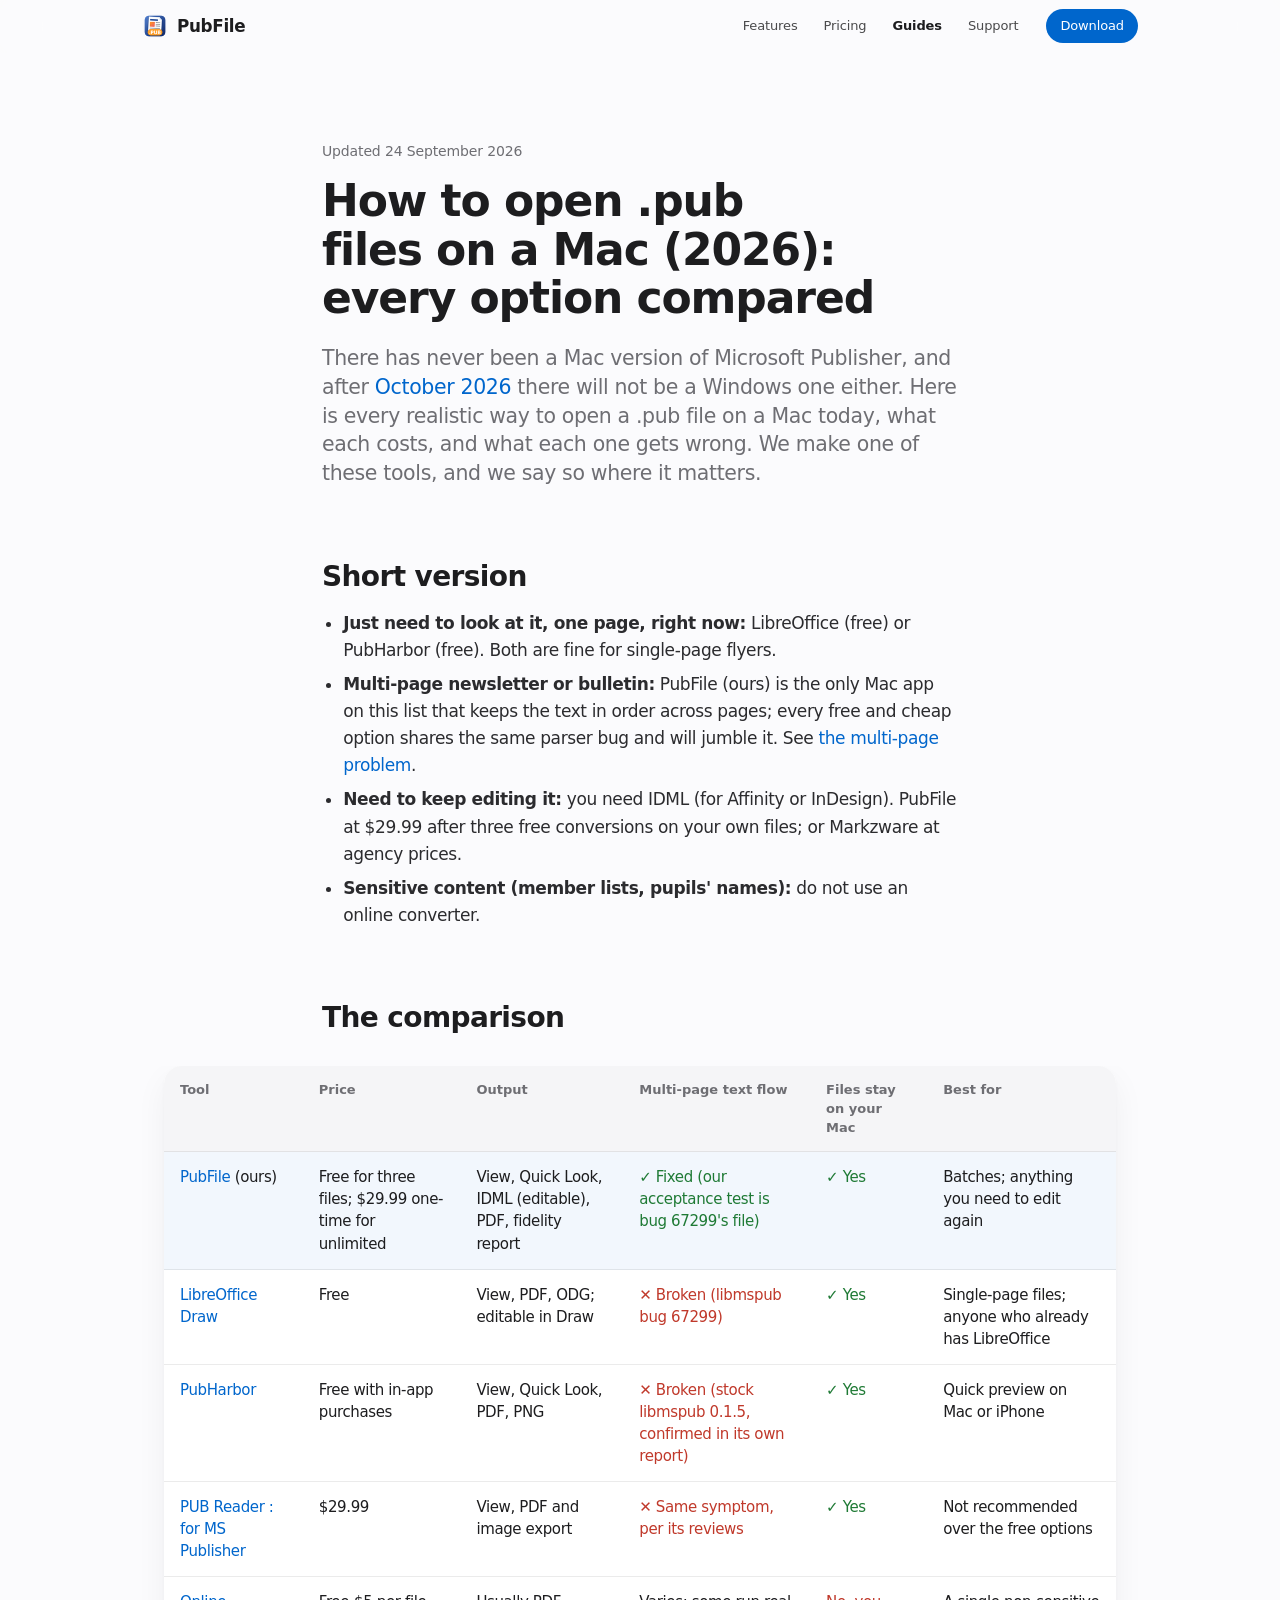
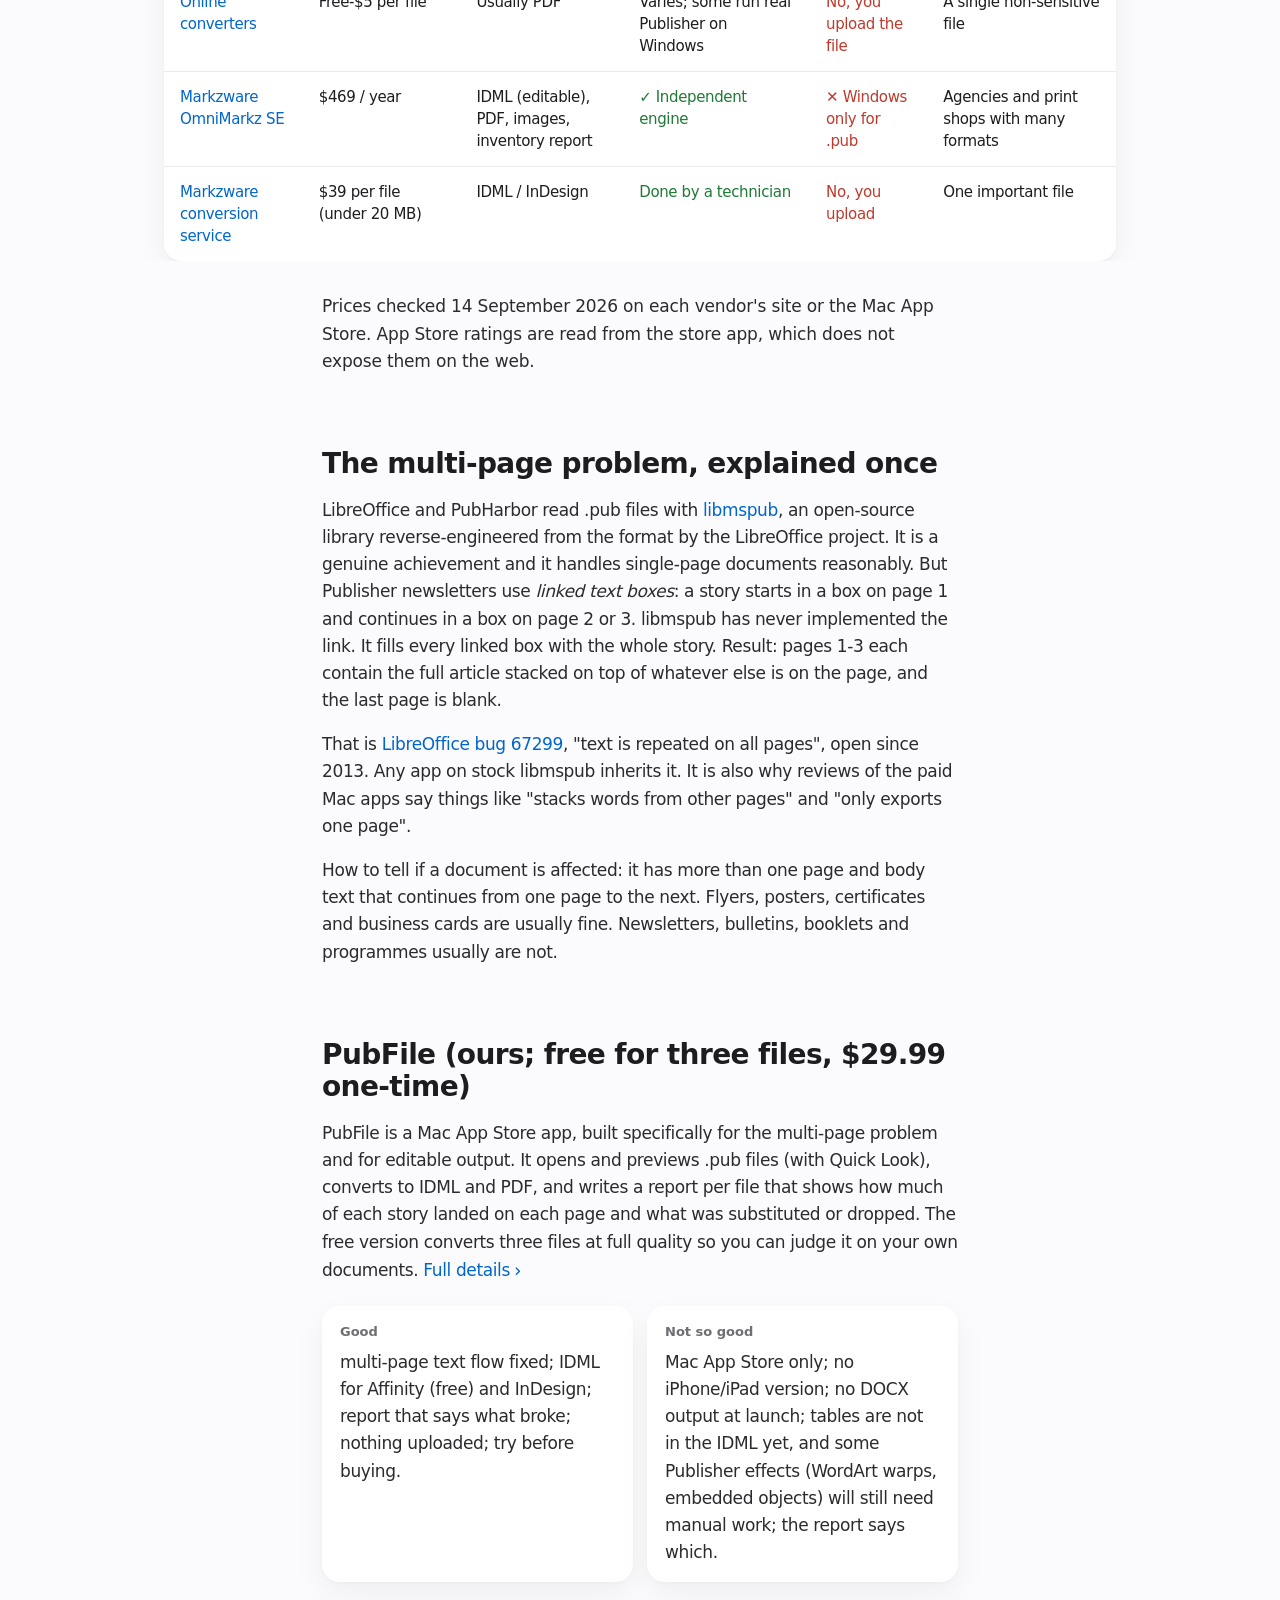
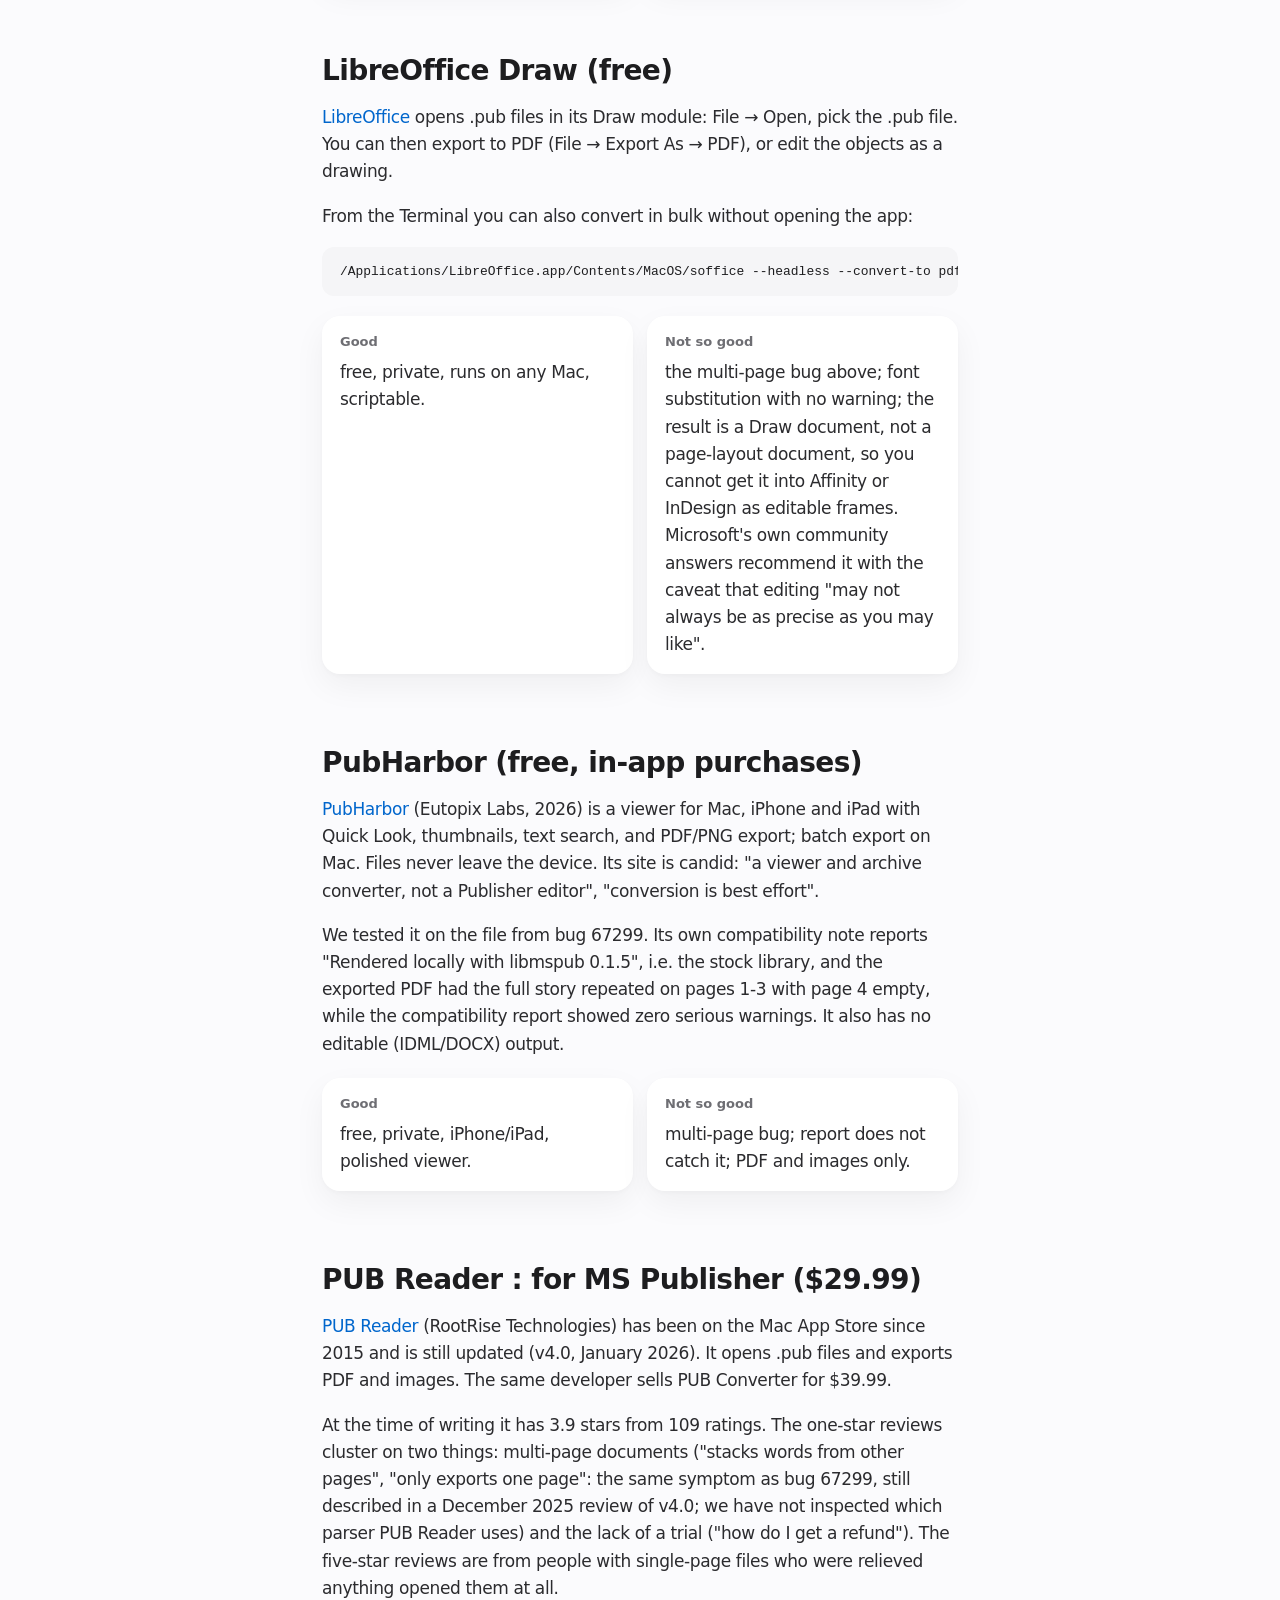
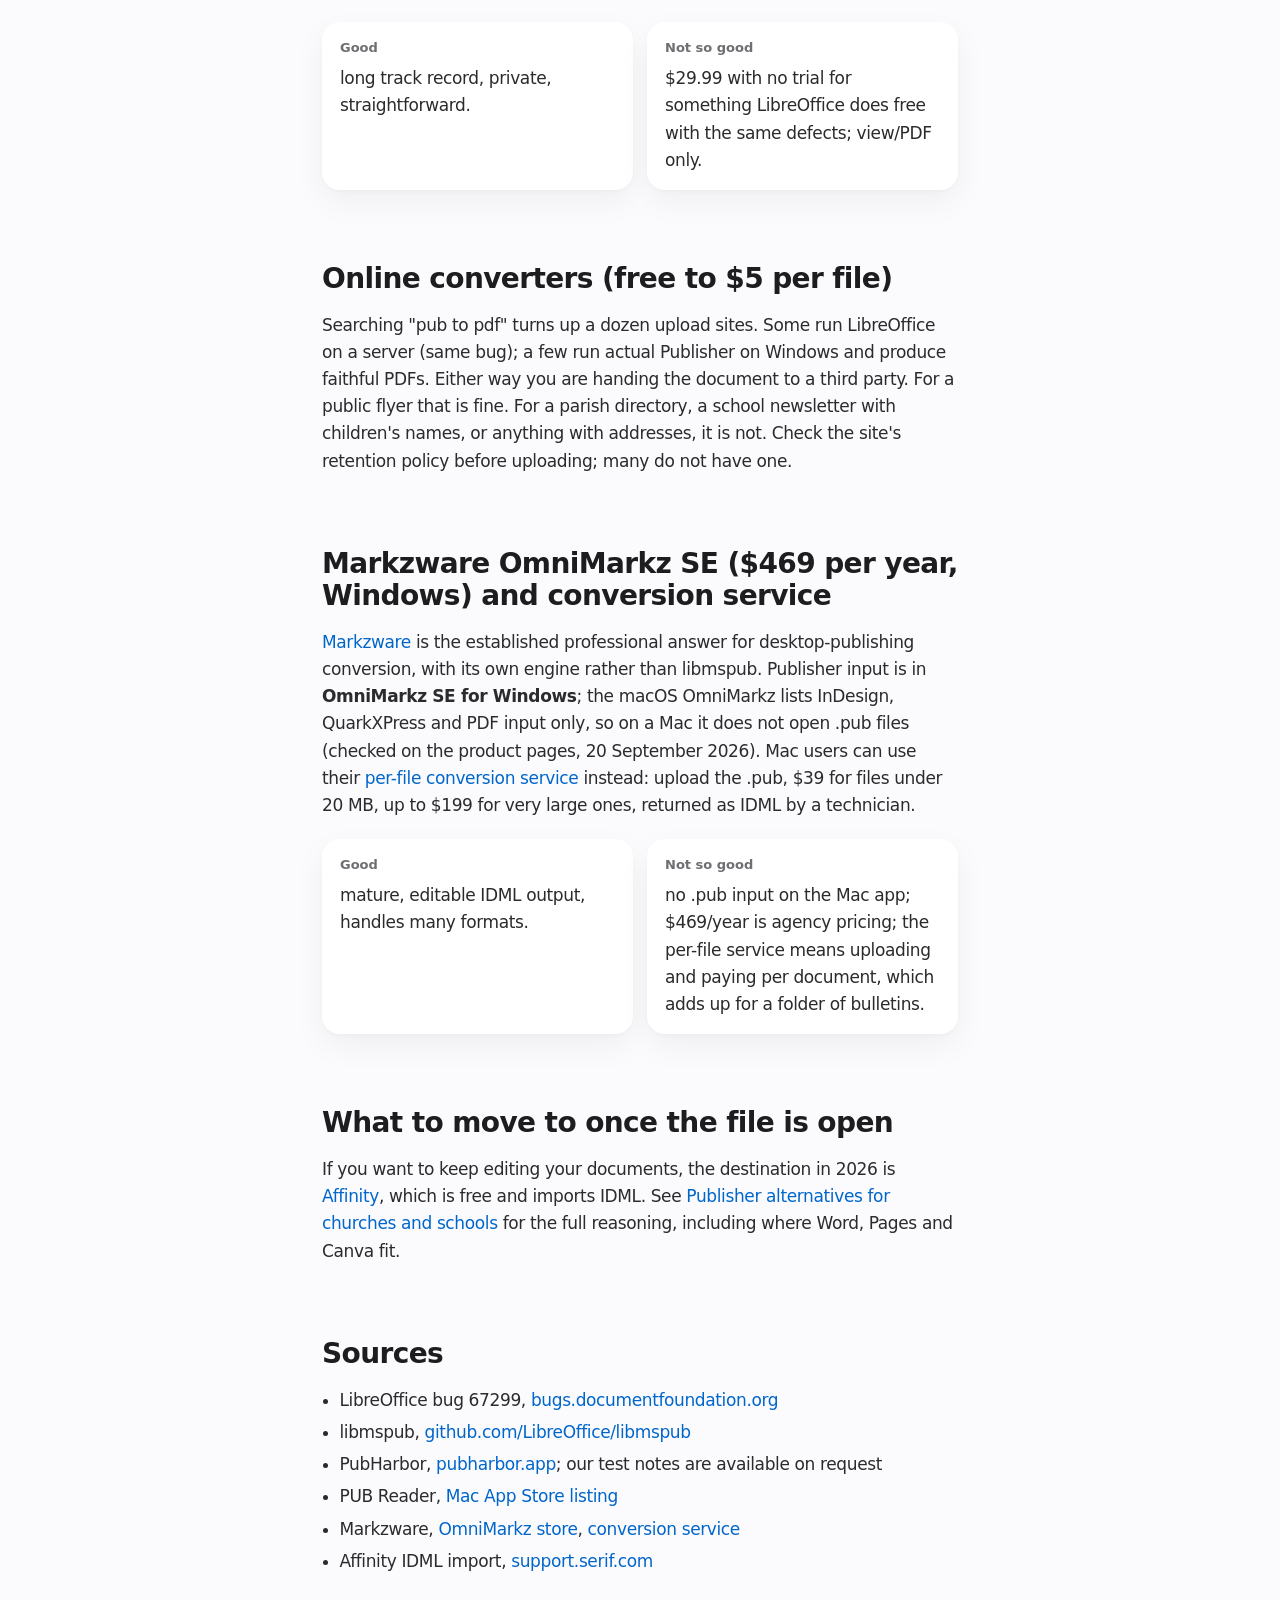
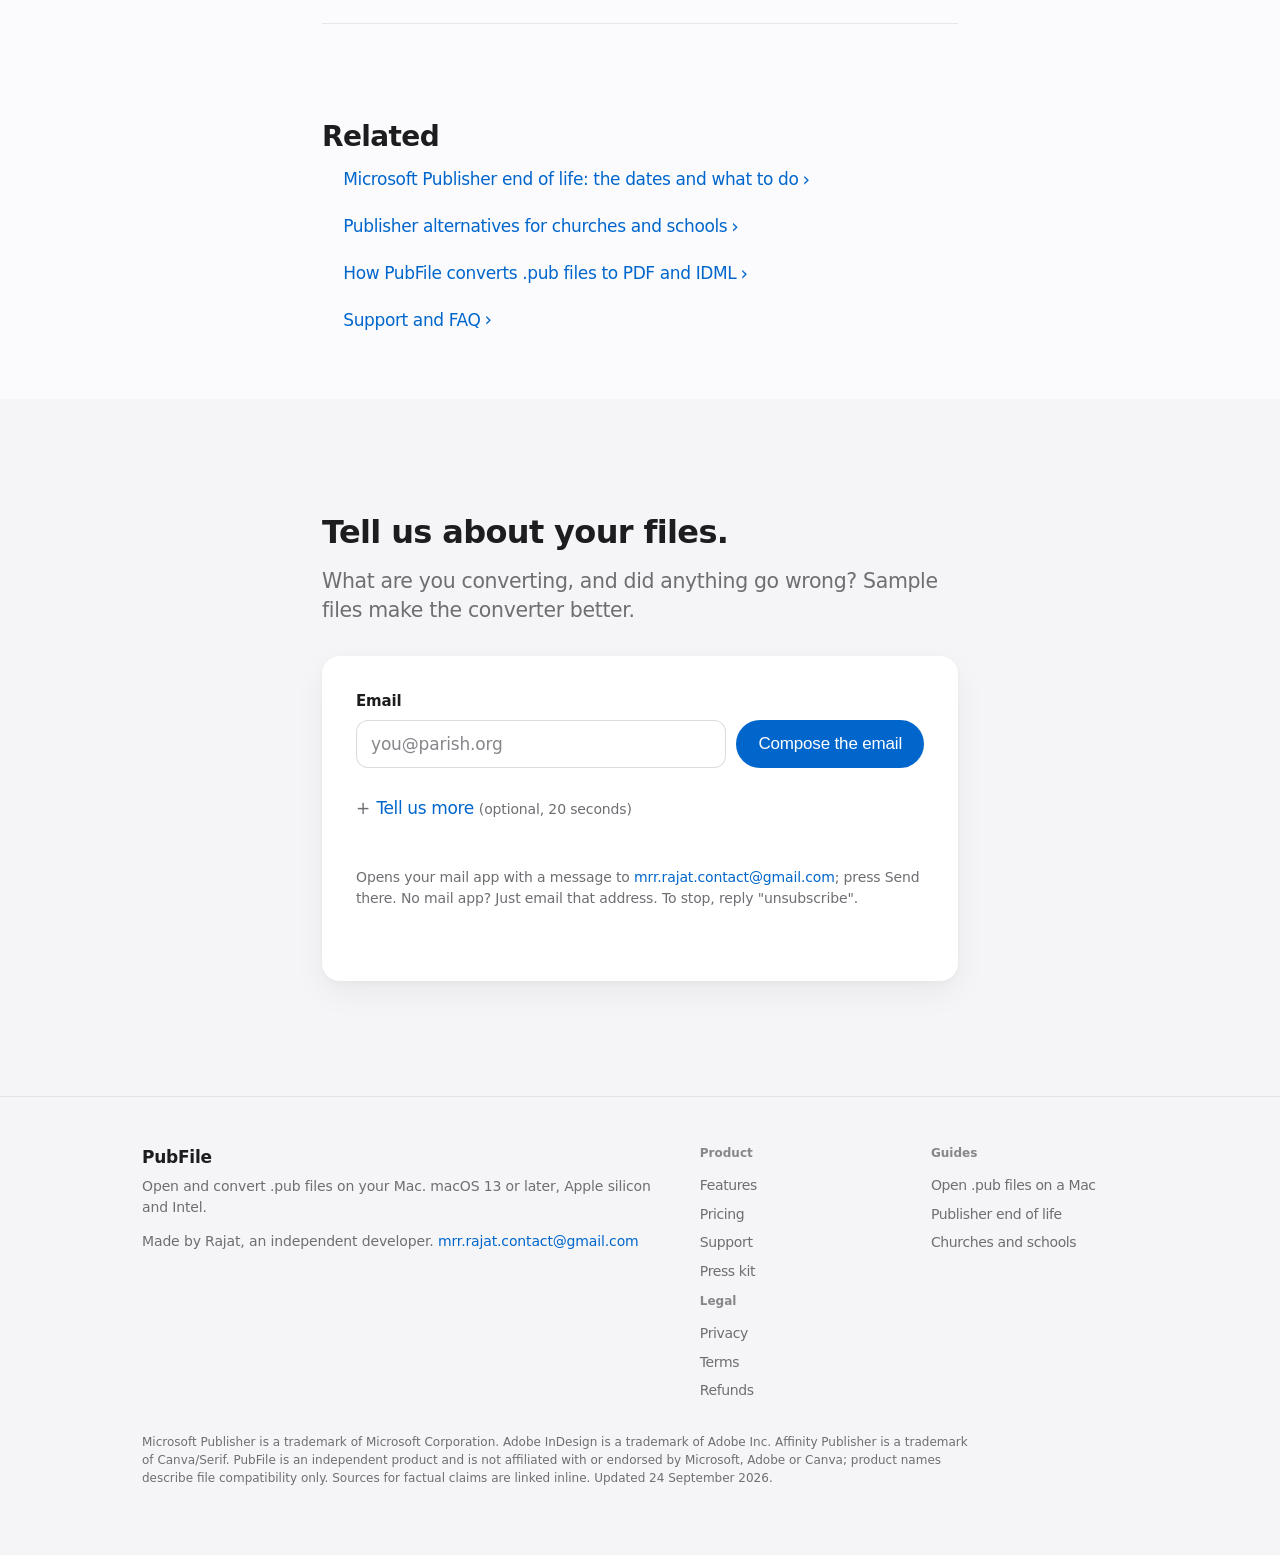
==== commit 0eaf8ae3: "Deploy 2026-09-24T12:36Z from a56e2baa" ====
--- a/open-pub-files-on-mac/index.html
+++ b/open-pub-files-on-mac/index.html
@@ -3,47 +3,62 @@
 <head>
 <meta charset="utf-8">
 <meta name="viewport" content="width=device-width, initial-scale=1">
+<script>document.documentElement.classList.add('js')</script>
 <title>How to open .pub files on a Mac (2026): every option compared</title>
-<meta name="description" content="Every way to open a Microsoft Publisher .pub file on a Mac in 2026: LibreOffice, PUB Reader, PubHarbor, Markzware OmniMarkz, online converters and PubFile, with prices, what each one gets wrong, and which to pick.">
+<meta name="description" content="Every way to open a Microsoft Publisher .pub file on a Mac in 2026: PubFile, LibreOffice, PubHarbor, PUB Reader, Markzware and online converters, with prices and what each gets wrong.">
 <link rel="canonical" href="https://pubfile-app.github.io/open-pub-files-on-mac/">
 <meta name="theme-color" content="#fbfbfd">
+<meta name="author" content="Rajat">
+<meta name="google-site-verification" content="E4eFGpj3DkZxsYqSFtVgZzcANvRPirCoqncYKT2M6iA"><meta name="referrer" content="strict-origin-when-cross-origin">
+<link rel="alternate" type="application/atom+xml" title="PubFile guides" href="/feed.xml">
 <meta property="og:type" content="article">
 <meta property="og:site_name" content="PubFile">
 <meta property="og:title" content="How to open .pub files on a Mac (2026)">
-<meta property="og:description" content="Every way to open a Microsoft Publisher .pub file on a Mac in 2026: LibreOffice, PUB Reader, PubHarbor, Markzware OmniMarkz, online converters and PubFile, with prices, what each one gets wrong, and which to pick.">
+<meta property="og:description" content="Every way to open a Microsoft Publisher .pub file on a Mac in 2026: PubFile, LibreOffice, PubHarbor, PUB Reader, Markzware and online converters, with prices and what each gets wrong.">
 <meta property="og:url" content="https://pubfile-app.github.io/open-pub-files-on-mac/">
 <meta property="og:image" content="https://pubfile-app.github.io/og/open-pub-files-on-mac.png">
 <meta property="og:image:width" content="1200">
 <meta property="og:image:height" content="630">
-<meta name="twitter:card" content="summary_large_image">
+<meta property="og:image:alt" content="How to open .pub files on a Mac (2026)">
+<meta property="og:locale" content="en_US">
+<meta property="article:published_time" content="2026-09-14">
+<meta property="article:modified_time" content="2026-09-20">
+<meta property="article:author" content="https://pubfile-app.github.io/press/"><meta name="twitter:card" content="summary_large_image">
 <meta name="twitter:title" content="How to open .pub files on a Mac (2026)">
-<meta name="twitter:description" content="Every way to open a Microsoft Publisher .pub file on a Mac in 2026: LibreOffice, PUB Reader, PubHarbor, Markzware OmniMarkz, online converters and PubFile, with prices, what each one gets wrong, and which to pick.">
+<meta name="twitter:description" content="Every way to open a Microsoft Publisher .pub file on a Mac in 2026: PubFile, LibreOffice, PubHarbor, PUB Reader, Markzware and online converters, with prices and what each gets wrong.">
 <meta name="twitter:image" content="https://pubfile-app.github.io/og/open-pub-files-on-mac.png">
-<link rel="icon" href="/favicon.svg" type="image/svg+xml">
-<link rel="stylesheet" href="/style.css">
-<script type="application/ld+json">{"@context": "https://schema.org", "@type": "Article", "author": {"@type": "Organization", "name": "PubFile"}, "datePublished": "2026-09-14", "headline": "How to open .pub files on a Mac (2026): every option compared"}</script></head>
+<link rel="icon" href="/favicon.ico" sizes="16x16 32x32 48x48">
+<link rel="icon" href="/img/icon/app-icon-256.png" type="image/png" sizes="256x256">
+<link rel="apple-touch-icon" href="/apple-touch-icon.png">
+<link rel="stylesheet" href="/style.css?v=5900e579">
+<script type="application/ld+json">{"@context": "https://schema.org", "@type": "Article", "author": {"@type": "Person", "name": "Rajat", "url": "https://pubfile-app.github.io/press/"}, "dateModified": "2026-09-20", "datePublished": "2026-09-14", "headline": "How to open .pub files on a Mac (2026): every option compared", "image": "https://pubfile-app.github.io/og/open-pub-files-on-mac.png", "inLanguage": "en", "mainEntityOfPage": "https://pubfile-app.github.io/open-pub-files-on-mac/", "publisher": {"@type": "Organization", "logo": {"@type": "ImageObject", "url": "https://pubfile-app.github.io/img/icon/app-icon-512.png"}, "name": "PubFile", "url": "https://pubfile-app.github.io/"}}</script><script type="application/ld+json">{"@context": "https://schema.org", "@type": "BreadcrumbList", "itemListElement": [{"@type": "ListItem", "item": "https://pubfile-app.github.io/", "name": "PubFile", "position": 1}, {"@type": "ListItem", "item": "https://pubfile-app.github.io/open-pub-files-on-mac/", "name": "Guides", "position": 2}, {"@type": "ListItem", "item": "https://pubfile-app.github.io/open-pub-files-on-mac/", "name": "How to open .pub files on a Mac (2026)", "position": 3}]}</script></head>
 <body class="page-open-pub-files-on-mac">
 <a class="skip" href="#main">Skip to content</a>
 
 <header class="nav">
   <div class="nav-inner">
     <a class="brand" href="/" aria-label="PubFile home">
-      <svg width="22" height="22" viewBox="0 0 64 64" aria-hidden="true"><rect x="4" y="4" width="56" height="56" rx="14" fill="#0066cc"/><path d="M20 14h16l10 10v26H20z" fill="#fff"/><path d="M36 14v10h10" fill="#cfe0fb"/><rect x="25" y="30" width="16" height="2.6" rx="1.3" fill="#0066cc"/><rect x="25" y="36" width="16" height="2.6" rx="1.3" fill="#0066cc"/><rect x="25" y="42" width="10" height="2.6" rx="1.3" fill="#0066cc"/></svg>
+      <img src="/img/icon/app-icon-48.png" srcset="/img/icon/app-icon-48.png 1x, /img/icon/app-icon-128.png 2x" width="26" height="26" alt="">
       <span>PubFile</span>
     </a>
     <nav aria-label="Main">
-      <a href="/pub-to-idml-pdf-converter-mac/">The app</a>
-      <a href="/open-pub-files-on-mac/" aria-current="page">Open .pub on Mac</a>
-      <a href="/publisher-end-of-life-2026/">Publisher retiring</a>
-      <a href="/publisher-alternatives-churches-schools/">Churches &amp; schools</a>
+      <details class="menu" open>
+        <summary aria-label="Menu"><svg width="18" height="18" viewBox="0 0 18 18" fill="none" stroke="currentColor" stroke-width="1.8" stroke-linecap="round" aria-hidden="true"><path d="M2 5h14M2 9h14M2 13h14"/></svg></summary>
+        <div class="menu-panel">
+          <a href="/pub-to-idml-pdf-converter-mac/">Features</a>
+          <a href="/#pricing">Pricing</a>
+          <a href="/open-pub-files-on-mac/" aria-current="page">Guides</a>
+          <a href="/support/">Support</a>
+        </div>
+      </details>
     </nav>
-<a class="pill pill-sm" href="/#interest">Get notified</a>  </div>
+<a class="pill pill-sm" href="https://apps.apple.com/app/6813768537" rel="noopener">Download</a>  </div>
 </header>
 
-<main id="main">
+<main id="main" tabindex="-1">
 <article class="article">
   <header>
-    <p class="t-caption">updated 2026-09-19</p>
+    <p class="t-caption">Updated <time datetime="2026-09-24">24 September 2026</time></p>
     <h1 class="t-headline">How to open .pub files on a Mac (2026): every option compared</h1>
     <p class="lede t-sub">There has never been a Mac version of Microsoft Publisher, and after <a href="/publisher-end-of-life-2026/">October 2026</a> there will not be a Windows one either. Here is every realistic way to open a .pub file on a Mac today, what each costs, and what each one gets wrong. We make one of these tools, and we say so where it matters.</p>
   </header>
@@ -52,59 +67,59 @@
   <h2>Short version</h2>
   <ul>
     <li><strong>Just need to look at it, one page, right now:</strong> LibreOffice (free) or PubHarbor (free). Both are fine for single-page flyers.</li>
-    <li><strong>Multi-page newsletter or bulletin:</strong> every free and cheap option on this list shares the same parser bug and will jumble the text across pages. See <a href="#multipage">the multi-page problem</a>. Check the output carefully.</li>
-    <li><strong>Need to keep editing it:</strong> you need IDML (for Affinity or InDesign). Today that means Markzware at agency prices; or PubFile at $29.99 after three free conversions on your own files.</li>
+    <li><strong>Multi-page newsletter or bulletin:</strong> PubFile (ours) is the only Mac app on this list that keeps the text in order across pages; every free and cheap option shares the same parser bug and will jumble it. See <a href="#multipage">the multi-page problem</a>.</li>
+    <li><strong>Need to keep editing it:</strong> you need IDML (for Affinity or InDesign). PubFile at $29.99 after three free conversions on your own files; or Markzware at agency prices.</li>
     <li><strong>Sensitive content (member lists, pupils' names):</strong> do not use an online converter.</li>
   </ul>
 
   <h2>The comparison</h2>
-  <div class="table-wrap"><table>
+  <div class="table-wrap"><table><caption>Ways to open .pub files on a Mac, compared</caption>
     <thead>
       <tr><th>Tool</th><th>Price</th><th>Output</th><th>Multi-page text flow</th><th>Files stay on your Mac</th><th>Best for</th></tr>
     </thead>
     <tbody>
-      <tr><td><a href="#libreoffice">LibreOffice Draw</a></td><td>Free</td><td>View, PDF, ODG; editable in Draw</td><td class="bad">Broken (libmspub bug 67299)</td><td class="ok">Yes</td><td>Single-page files; anyone who already has LibreOffice</td></tr>
-      <tr><td><a href="#pubharbor">PubHarbor</a></td><td>Free with in-app purchases</td><td>View, Quick Look, PDF, PNG</td><td class="bad">Broken (stock libmspub 0.1.5, confirmed in its own report)</td><td class="ok">Yes</td><td>Quick preview on Mac or iPhone</td></tr>
-      <tr><td><a href="#pubreader">PUB Reader : for MS Publisher</a></td><td>$29.99</td><td>View, PDF and image export</td><td class="bad">Broken, the recurring 1-star complaint</td><td class="ok">Yes</td><td>Not recommended over the free options</td></tr>
+      <tr class="ours"><td><a href="#pubfile">PubFile</a> (ours)</td><td>Free for three files; $29.99 one-time for unlimited</td><td>View, Quick Look, IDML (editable), PDF, fidelity report</td><td class="ok">✓ Fixed (our acceptance test is bug 67299's file)</td><td class="ok">✓ Yes</td><td>Batches; anything you need to edit again</td></tr>
+      <tr><td><a href="#libreoffice">LibreOffice Draw</a></td><td>Free</td><td>View, PDF, ODG; editable in Draw</td><td class="bad">✕ Broken (libmspub bug 67299)</td><td class="ok">✓ Yes</td><td>Single-page files; anyone who already has LibreOffice</td></tr>
+      <tr><td><a href="#pubharbor">PubHarbor</a></td><td>Free with in-app purchases</td><td>View, Quick Look, PDF, PNG</td><td class="bad">✕ Broken (stock libmspub 0.1.5, confirmed in its own report)</td><td class="ok">✓ Yes</td><td>Quick preview on Mac or iPhone</td></tr>
+      <tr><td><a href="#pubreader">PUB Reader : for MS Publisher</a></td><td>$29.99</td><td>View, PDF and image export</td><td class="bad">✕ Same symptom, per its reviews</td><td class="ok">✓ Yes</td><td>Not recommended over the free options</td></tr>
       <tr><td><a href="#online">Online converters</a></td><td>Free-$5 per file</td><td>Usually PDF</td><td>Varies; some run real Publisher on Windows</td><td class="bad">No, you upload the file</td><td>A single non-sensitive file</td></tr>
-      <tr><td><a href="#markzware">Markzware OmniMarkz</a></td><td>$469 / year</td><td>IDML (editable), PDF, images, inventory report</td><td class="ok">Independent engine</td><td class="ok">Yes</td><td>Agencies and print shops with many formats</td></tr>
+      <tr><td><a href="#markzware">Markzware OmniMarkz SE</a></td><td>$469 / year</td><td>IDML (editable), PDF, images, inventory report</td><td class="ok">✓ Independent engine</td><td class="bad">✕ Windows only for .pub</td><td>Agencies and print shops with many formats</td></tr>
       <tr><td><a href="#markzware">Markzware conversion service</a></td><td>$39 per file (under 20 MB)</td><td>IDML / InDesign</td><td class="ok">Done by a technician</td><td class="bad">No, you upload</td><td>One important file</td></tr>
-      <tr><td><a href="#pubfile">PubFile</a> (ours)</td><td>Free for three files; $29.99 one-time for unlimited</td><td>View, Quick Look, IDML (editable), PDF, fidelity report</td><td class="ok">Fixed (our acceptance test is bug 67299's file)</td><td class="ok">Yes</td><td>Batches; anything you need to edit again</td></tr>
     </tbody>
   </table></div>
   <p class="t-caption">Prices checked 14 September 2026 on each vendor's site or the Mac App Store. App Store ratings are read from the store app, which does not expose them on the web.</p>
 
   <h2 id="multipage">The multi-page problem, explained once</h2>
-  <p>LibreOffice, PubHarbor and PUB Reader all read .pub files with <a href="https://github.com/LibreOffice/libmspub" rel="noopener">libmspub</a>, an open-source library reverse-engineered from the format by the LibreOffice project. It is a genuine achievement and it handles single-page documents reasonably. But Publisher newsletters use <em>linked text boxes</em>: a story starts in a box on page 1 and continues in a box on page 2 or 3. libmspub has never implemented the link. It fills every linked box with the whole story. Result: pages 1-3 each contain the full article stacked on top of whatever else is on the page, and the last page is blank.</p>
+  <p>LibreOffice and PubHarbor read .pub files with <a href="https://github.com/LibreOffice/libmspub" rel="noopener">libmspub</a>, an open-source library reverse-engineered from the format by the LibreOffice project. It is a genuine achievement and it handles single-page documents reasonably. But Publisher newsletters use <em>linked text boxes</em>: a story starts in a box on page 1 and continues in a box on page 2 or 3. libmspub has never implemented the link. It fills every linked box with the whole story. Result: pages 1-3 each contain the full article stacked on top of whatever else is on the page, and the last page is blank.</p>
   <p>That is <a href="https://bugs.documentfoundation.org/show_bug.cgi?id=67299" rel="noopener">LibreOffice bug 67299</a>, "text is repeated on all pages", open since 2013. Any app on stock libmspub inherits it. It is also why reviews of the paid Mac apps say things like "stacks words from other pages" and "only exports one page".</p>
   <p>How to tell if a document is affected: it has more than one page and body text that continues from one page to the next. Flyers, posters, certificates and business cards are usually fine. Newsletters, bulletins, booklets and programmes usually are not.</p>
+
+  <h2 id="pubfile">PubFile (ours; free for three files, $29.99 one-time)</h2>
+  <p>PubFile is a Mac App Store app, built specifically for the multi-page problem and for editable output. It opens and previews .pub files (with Quick Look), converts to IDML and PDF, and writes a report per file that shows how much of each story landed on each page and what was substituted or dropped. The free version converts three files at full quality so you can judge it on your own documents. <a class="link-arrow" href="/pub-to-idml-pdf-converter-mac/">Full details</a></p>
+  <div class="verdict"><div><p class="verdict-h">Good</p><p>multi-page text flow fixed; IDML for Affinity (free) and InDesign; report that says what broke; nothing uploaded; try before buying.</p></div><div><p class="verdict-h">Not so good</p><p>Mac App Store only; no iPhone/iPad version; no DOCX output at launch; tables are not in the IDML yet, and some Publisher effects (WordArt warps, embedded objects) will still need manual work; the report says which.</p></div></div>
 
   <h2 id="libreoffice">LibreOffice Draw (free)</h2>
   <p><a href="https://www.libreoffice.org/discover/draw/" rel="noopener">LibreOffice</a> opens .pub files in its Draw module: File → Open, pick the .pub file. You can then export to PDF (File → Export As → PDF), or edit the objects as a drawing.</p>
   <p>From the Terminal you can also convert in bulk without opening the app:</p>
   <pre><code>/Applications/LibreOffice.app/Contents/MacOS/soffice --headless --convert-to pdf:draw_pdf_Export *.pub</code></pre>
-  <div class="verdict"><div><h4>Good</h4><p>free, private, runs on any Mac, scriptable.</p></div><div><h4>Not so good</h4><p>the multi-page bug above; font substitution with no warning; the result is a Draw document, not a page-layout document, so you cannot get it into Affinity or InDesign as editable frames. Microsoft's own community answers recommend it with the caveat that editing "may not always be as precise as you may like".</p></div></div>
+  <div class="verdict"><div><p class="verdict-h">Good</p><p>free, private, runs on any Mac, scriptable.</p></div><div><p class="verdict-h">Not so good</p><p>the multi-page bug above; font substitution with no warning; the result is a Draw document, not a page-layout document, so you cannot get it into Affinity or InDesign as editable frames. Microsoft's own community answers recommend it with the caveat that editing "may not always be as precise as you may like".</p></div></div>
 
   <h2 id="pubharbor">PubHarbor (free, in-app purchases)</h2>
   <p><a href="https://pubharbor.app/" rel="noopener">PubHarbor</a> (Eutopix Labs, 2026) is a viewer for Mac, iPhone and iPad with Quick Look, thumbnails, text search, and PDF/PNG export; batch export on Mac. Files never leave the device. Its site is candid: "a viewer and archive converter, not a Publisher editor", "conversion is best effort".</p>
   <p>We tested it on the file from bug 67299. Its own compatibility note reports "Rendered locally with libmspub 0.1.5", i.e. the stock library, and the exported PDF had the full story repeated on pages 1-3 with page 4 empty, while the compatibility report showed zero serious warnings. It also has no editable (IDML/DOCX) output.</p>
-  <div class="verdict"><div><h4>Good</h4><p>free, private, iPhone/iPad, polished viewer.</p></div><div><h4>Not so good</h4><p>multi-page bug; report does not catch it; PDF and images only.</p></div></div>
+  <div class="verdict"><div><p class="verdict-h">Good</p><p>free, private, iPhone/iPad, polished viewer.</p></div><div><p class="verdict-h">Not so good</p><p>multi-page bug; report does not catch it; PDF and images only.</p></div></div>
 
   <h2 id="pubreader">PUB Reader : for MS Publisher ($29.99)</h2>
   <p><a href="https://apps.apple.com/us/app/pub-reader-for-ms-publisher/id944218086?mt=12" rel="noopener">PUB Reader</a> (RootRise Technologies) has been on the Mac App Store since 2015 and is still updated (v4.0, January 2026). It opens .pub files and exports PDF and images. The same developer sells PUB Converter for $39.99.</p>
-  <p>At the time of writing it has 3.9 stars from 109 ratings. The one-star reviews cluster on two things: multi-page documents ("stacks words from other pages", "only exports one page", bug 67299 again, still present in v4.0 according to a December 2025 review) and the lack of a trial ("how do I get a refund"). The five-star reviews are from people with single-page files who were relieved anything opened them at all.</p>
-  <div class="verdict"><div><h4>Good</h4><p>long track record, private, straightforward.</p></div><div><h4>Not so good</h4><p>$29.99 with no trial for something LibreOffice does free with the same defects; view/PDF only.</p></div></div>
+  <p>At the time of writing it has 3.9 stars from 109 ratings. The one-star reviews cluster on two things: multi-page documents ("stacks words from other pages", "only exports one page": the same symptom as bug 67299, still described in a December 2025 review of v4.0; we have not inspected which parser PUB Reader uses) and the lack of a trial ("how do I get a refund"). The five-star reviews are from people with single-page files who were relieved anything opened them at all.</p>
+  <div class="verdict"><div><p class="verdict-h">Good</p><p>long track record, private, straightforward.</p></div><div><p class="verdict-h">Not so good</p><p>$29.99 with no trial for something LibreOffice does free with the same defects; view/PDF only.</p></div></div>
 
   <h2 id="online">Online converters (free to $5 per file)</h2>
   <p>Searching "pub to pdf" turns up a dozen upload sites. Some run LibreOffice on a server (same bug); a few run actual Publisher on Windows and produce faithful PDFs. Either way you are handing the document to a third party. For a public flyer that is fine. For a parish directory, a school newsletter with children's names, or anything with addresses, it is not. Check the site's retention policy before uploading; many do not have one.</p>
 
-  <h2 id="markzware">Markzware OmniMarkz ($469 per year)</h2>
-  <p><a href="https://markzware.com/products/omnimarkz/" rel="noopener">Markzware</a> has converted desktop-publishing formats since 1993 and is the established professional answer. OmniMarkz (macOS) previews and converts InDesign, QuarkXPress, PDF and, via their Publisher-migration path, .pub files to IDML, with a file inventory. It uses Markzware's own engine, not libmspub. There is a preview-only free download. They also offer a <a href="https://markzware.com/support/file-conversion-service" rel="noopener">per-file conversion service</a>: $39 for files under 20 MB, up to $199 for very large ones, done by a technician within hours.</p>
-  <div class="verdict"><div><h4>Good</h4><p>mature, editable IDML output, handles many formats.</p></div><div><h4>Not so good</h4><p>$469/year is agency pricing; the per-file service means uploading and paying per document, which adds up for a folder of bulletins.</p></div></div>
-
-  <h2 id="pubfile">PubFile (ours; free for three files, $29.99 one-time)</h2>
-  <p>PubFile is a Mac App Store app (1.0, October 2026), built specifically for the multi-page problem and for editable output. It opens and previews .pub files (with Quick Look), converts to IDML and PDF, and writes a fidelity report per file that checks the placed text against the original page by page. The free version converts three files at full quality so you can judge it on your own documents. <a class="link-arrow" href="/pub-to-idml-pdf-converter-mac/">Full details</a></p>
-  <div class="verdict"><div><h4>Good</h4><p>multi-page text flow fixed; IDML for Affinity (free) and InDesign; report that says what broke; nothing uploaded; try before buying.</p></div><div><h4>Not so good</h4><p>Mac App Store only; no iPhone/iPad version; no DOCX output at launch; some Publisher features (WordArt, embedded objects) will still need manual work, the report will say which.</p></div></div>
+  <h2 id="markzware">Markzware OmniMarkz SE ($469 per year, Windows) and conversion service</h2>
+  <p><a href="https://markzware.com/products/omnimarkz/" rel="noopener">Markzware</a> is the established professional answer for desktop-publishing conversion, with its own engine rather than libmspub. Publisher input is in <strong>OmniMarkz SE for Windows</strong>; the macOS OmniMarkz lists InDesign, QuarkXPress and PDF input only, so on a Mac it does not open .pub files (checked on the product pages, 20 September 2026). Mac users can use their <a href="https://markzware.com/support/file-conversion-service" rel="noopener">per-file conversion service</a> instead: upload the .pub, $39 for files under 20 MB, up to $199 for very large ones, returned as IDML by a technician.</p>
+  <div class="verdict"><div><p class="verdict-h">Good</p><p>mature, editable IDML output, handles many formats.</p></div><div><p class="verdict-h">Not so good</p><p>no .pub input on the Mac app; $469/year is agency pricing; the per-file service means uploading and paying per document, which adds up for a folder of bulletins.</p></div></div>
 
   <h2>What to move to once the file is open</h2>
   <p>If you want to keep editing your documents, the destination in 2026 is <a href="https://www.affinity.studio/" rel="noopener">Affinity</a>, which is free and imports IDML. See <a href="/publisher-alternatives-churches-schools/">Publisher alternatives for churches and schools</a> for the full reasoning, including where Word, Pages and Canva fit.</p>
@@ -118,59 +133,68 @@
     <li>Markzware, <a href="https://markzware.com/store/omnimarkz-store/" rel="noopener">OmniMarkz store</a>, <a href="https://markzware.com/support/file-conversion-service" rel="noopener">conversion service</a></li>
     <li>Affinity IDML import, <a href="https://support.serif.com/hc/en-us/articles/10259217288463" rel="noopener">support.serif.com</a></li>
   </ul>
-  </div>
+<nav class="related" aria-label="Related guides">
+  <h2 class="t-title">Related</h2>
+  <ul class="linklist">
+<li><a class="link-arrow" href="/publisher-end-of-life-2026/">Microsoft Publisher end of life: the dates and what to do</a></li><li><a class="link-arrow" href="/publisher-alternatives-churches-schools/">Publisher alternatives for churches and schools</a></li><li><a class="link-arrow" href="/pub-to-idml-pdf-converter-mac/">How PubFile converts .pub files to PDF and IDML</a></li><li><a class="link-arrow" href="/support/">Support and FAQ</a></li>  </ul>
+</nav>  </div>
 </article>
-</main>
-
-<section class="band interest-band" id="interest">
+
+<section class="band interest-band" id="interest" aria-labelledby="interest-h">
   <div class="wrap-narrow">
-    <h2 class="t-title">Tell us about your files.</h2>
-    <p class="t-sub">One email when 1.0 is approved. Nothing else.</p>
+    <h2 class="t-title" id="interest-h">Tell us about your files.</h2>
+    <p class="t-sub">What are you converting, and did anything go wrong? Sample files make the converter better.</p>
 <form class="interest" id="interest-form"
 action="mailto:mrr.rajat.contact@gmail.com" method="post" enctype="text/plain" data-mailto="mrr.rajat.contact@gmail.com">
   <input type="hidden" name="_subject" value="PubFile interest: open-pub-files-on-mac">
   <input type="hidden" name="page" value="/open-pub-files-on-mac/">
   <input type="text" name="_gotcha" class="visually-hidden" tabindex="-1" autocomplete="off" aria-hidden="true">
 
-  <div class="field">
-    <label for="f-email">Email</label>
-    <input id="f-email" type="email" name="email" required autocomplete="email" placeholder="you@parish.org">
+  <div class="form-row">
+    <div class="field">
+      <label for="f-email">Email</label>
+      <input id="f-email" type="email" name="email" required autocomplete="email" placeholder="you@parish.org">
+    </div>
+    <button type="submit" class="pill">Compose the email</button>
   </div>
 
-  <fieldset class="field">
-    <legend>Roughly how many .pub files?</legend>
-    <div class="seg" role="radiogroup">
-      <label><input type="radio" name="files" value="1-10"><span>1 to 10</span></label>
-      <label><input type="radio" name="files" value="10-100" checked><span>10 to 100</span></label>
-      <label><input type="radio" name="files" value="100-1000"><span>100 to 1,000</span></label>
-      <label><input type="radio" name="files" value="1000+"><span>More</span></label>
+  <details class="more">
+    <summary>Tell us more <span class="t-caption">(optional, 20 seconds)</span></summary>
+    <fieldset class="field">
+      <legend>Roughly how many .pub files?</legend>
+      <div class="seg" role="radiogroup">
+        <label><input type="radio" name="files" value="1-10"><span>1 to 10</span></label>
+        <label><input type="radio" name="files" value="10-100"><span>10 to 100</span></label>
+        <label><input type="radio" name="files" value="100-1000"><span>100 to 1,000</span></label>
+        <label><input type="radio" name="files" value="1000+"><span>More</span></label>
+      </div>
+    </fieldset>
+
+    <fieldset class="field">
+      <legend>What do you need most?</legend>
+      <div class="checks">
+        <label><input type="checkbox" name="need" value="pdf"><span>PDF copies to keep</span></label>
+        <label><input type="checkbox" name="need" value="editable"><span>Files I can keep editing (in Affinity or InDesign)</span></label>
+        <label><input type="checkbox" name="need" value="multipage"><span>Multi-page newsletters that come out right</span></label>
+        <label><input type="checkbox" name="need" value="batch"><span>Converting many files at once</span></label>
+      </div>
+    </fieldset>
+
+    <div class="field">
+      <label for="f-note">Anything else</label>
+      <textarea id="f-note" name="note" rows="3" placeholder="Publisher version, the kind of documents, a deadline..."></textarea>
     </div>
-  </fieldset>
-
-  <fieldset class="field">
-    <legend>What do you need most?</legend>
-    <div class="checks">
-      <label><input type="checkbox" name="need" value="pdf"><span>PDF copies to keep</span></label>
-      <label><input type="checkbox" name="need" value="editable" checked><span>Editable files (Affinity or InDesign)</span></label>
-      <label><input type="checkbox" name="need" value="multipage"><span>Multi-page newsletters that come out right</span></label>
-      <label><input type="checkbox" name="need" value="batch"><span>Batch a whole folder</span></label>
-    </div>
-  </fieldset>
-
-  <div class="field">
-    <label for="f-note">Anything else <span class="t-caption">(optional)</span></label>
-    <textarea id="f-note" name="note" rows="3" placeholder="Publisher version, the kind of documents, a deadline..."></textarea>
-  </div>
+  </details>
 
   <div class="form-actions">
-    <button type="submit" class="pill">Send</button>
     <p class="t-caption form-help">
-Opens your mail app with the answers filled in, addressed to <a href="mailto:mrr.rajat.contact@gmail.com">mrr.rajat.contact@gmail.com</a>.      Unsubscribe by replying "stop".
+Opens your mail app with a message to <a href="mailto:mrr.rajat.contact@gmail.com">mrr.rajat.contact@gmail.com</a>; press Send there. No mail app? Just email that address.      To stop, reply "unsubscribe".
     </p>
   </div>
   <p class="form-status" role="status" aria-live="polite"></p>
 </form>  </div>
 </section>
+</main>
 
 <footer class="footer">
   <div class="wrap">
@@ -178,21 +202,33 @@
       <div>
         <p class="footer-brand">PubFile</p>
         <p class="t-caption">Open and convert .pub files on your Mac. macOS 13 or later, Apple silicon and Intel.</p>
-<p class="t-caption">Questions: <a href="mailto:mrr.rajat.contact@gmail.com">mrr.rajat.contact@gmail.com</a></p>      </div>
-      <nav aria-label="Footer">
-        <a href="/pub-to-idml-pdf-converter-mac/">The app</a>
-        <a href="/open-pub-files-on-mac/">How to open .pub on a Mac</a>
-        <a href="/publisher-end-of-life-2026/">Publisher end of life</a>
-        <a href="/publisher-alternatives-churches-schools/">Churches and schools</a>
-        <a href="/support/">Support</a>
-        <a href="/privacy/">Privacy</a>
-        <a href="/terms/">Terms</a>
-        <a href="/refunds/">Refunds</a>
+        <p class="t-caption">Made by Rajat, an independent developer. <a href="mailto:mrr.rajat.contact@gmail.com">mrr.rajat.contact@gmail.com</a></p>
+      </div>
+      <nav aria-label="Footer" class="footer-cols">
+        <div>
+          <p class="footer-h">Product</p>
+          <a href="/pub-to-idml-pdf-converter-mac/">Features</a>
+          <a href="/#pricing">Pricing</a>
+          <a href="/support/">Support</a>
+          <a href="/press/">Press kit</a>
+        </div>
+        <div>
+          <p class="footer-h">Guides</p>
+          <a href="/open-pub-files-on-mac/">Open .pub files on a Mac</a>
+          <a href="/publisher-end-of-life-2026/">Publisher end of life</a>
+          <a href="/publisher-alternatives-churches-schools/">Churches and schools</a>
+        </div>
+        <div>
+          <p class="footer-h">Legal</p>
+          <a href="/privacy/">Privacy</a>
+          <a href="/terms/">Terms</a>
+          <a href="/refunds/">Refunds</a>
+        </div>
       </nav>
     </div>
-    <p class="t-legal">Microsoft Publisher is a trademark of Microsoft Corporation. PubFile is an independent product and is not affiliated with, endorsed by, or sponsored by Microsoft. Affinity is a trademark of Canva. InDesign is a trademark of Adobe. Product names are used only to describe compatibility. Sources for factual claims are linked inline. Updated 2026-09-19.</p>
+    <p class="t-legal">Microsoft Publisher is a trademark of Microsoft Corporation. Adobe InDesign is a trademark of Adobe Inc. Affinity Publisher is a trademark of Canva/Serif. PubFile is an independent product and is not affiliated with or endorsed by Microsoft, Adobe or Canva; product names describe file compatibility only. Sources for factual claims are linked inline. Updated <time datetime="2026-09-24">24 September 2026</time>.</p>
   </div>
 </footer>
-<script src="/site.js" defer></script>
+<script src="/site.js?v=5900e579" defer></script>
 </body>
 </html>
--- a/style.css
+++ b/style.css
@@ -4,8 +4,8 @@
 :root{
   --canvas:#fbfbfd; --canvas-2:#f5f5f7; --surface:#ffffff;
   --ink:#1d1d1f; --ink-2:#6e6e73; --ink-3:#86868b; --hair:rgba(0,0,0,.08); --hair-2:rgba(0,0,0,.14);
-  --accent:#0066cc; --accent-hover:#0077ed; --accent-ink:#ffffff;
-  --ok:#248a3d; --warn-bg:#fff8e6; --warn-ink:#7a5200;
+  --accent:#0066cc; --accent-hover:#0058b3; --accent-ink:#ffffff;
+  --ok:#1f7a35; --warn-bg:#fff8e6; --warn-ink:#7a5200;
   --r-card:18px; --r-input:12px; --r-pill:980px;
   --ease-out:cubic-bezier(.23,1,.32,1); --ease-in-out:cubic-bezier(.77,0,.175,1);
   --wrap:1040px; --wrap-narrow:680px;
@@ -27,7 +27,8 @@
 pre{background:var(--canvas-2);border-radius:var(--r-input);padding:14px 18px;overflow:auto;font-size:.9rem}
 pre code{background:none;padding:0}
 hr{border:0;border-top:1px solid var(--hair);margin:3rem 0}
-:focus-visible{outline:3px solid rgba(0,102,204,.5);outline-offset:3px;border-radius:6px}
+:focus-visible{outline:2px solid var(--accent);outline-offset:3px;border-radius:6px;box-shadow:0 0 0 5px rgba(0,102,204,.22)}
+main:focus{outline:0;box-shadow:none}
 .visually-hidden{position:absolute!important;width:1px;height:1px;overflow:hidden;clip:rect(0 0 0 0);white-space:nowrap}
 .skip{position:absolute;left:12px;top:-60px;background:var(--ink);color:#fff;padding:10px 14px;border-radius:var(--r-pill);z-index:100}
 .skip:focus{top:12px}
@@ -39,7 +40,7 @@
 .t-sub{font-size:clamp(1.15rem,1.6vw,1.375rem);line-height:1.4;letter-spacing:-.017em;color:var(--ink-2);font-weight:400;max-width:34em;text-wrap:pretty}
 .t-body{font-size:1.0625rem;line-height:1.52}
 .t-caption{font-size:.875rem;line-height:1.45;color:var(--ink-2);letter-spacing:-.01em}
-.t-legal{font-size:.75rem;line-height:1.5;color:var(--ink-3);letter-spacing:0}
+.t-legal{font-size:.75rem;line-height:1.5;color:var(--ink-2);letter-spacing:0}
 .muted{color:var(--ink-2)}
 
 /* Layout */
@@ -62,26 +63,44 @@
 .nav nav a{color:var(--ink);opacity:.8;transition:opacity 150ms var(--ease-out)}
 .nav nav a:hover{opacity:1;text-decoration:none}
 .nav nav a[aria-current]{opacity:1;font-weight:600}
-@media(max-width:760px){.nav nav{display:none}.nav-inner{gap:0;justify-content:space-between}}
+@media(max-width:760px){.nav-inner{gap:12px}.nav nav{margin-left:auto}}
+/* Compact nav: <details> menu, no JS */
+.menu{display:contents}
+.menu summary{display:none}
+.menu .menu-panel{display:flex;gap:26px;align-items:center}
+@media(max-width:760px){
+  .menu{display:block}
+  .menu summary{display:grid;place-items:center;width:44px;height:44px;list-style:none;cursor:pointer;border-radius:50%;color:var(--ink)}
+  .menu summary::-webkit-details-marker{display:none}
+  .menu[open] summary{background:var(--canvas-2)}
+  .menu:not([open]) .menu-panel{display:none}
+  .menu .menu-panel{display:grid;position:absolute;left:0;right:0;top:52px;background:rgba(251,251,253,.96);-webkit-backdrop-filter:saturate(180%) blur(20px);backdrop-filter:saturate(180%) blur(20px);border-bottom:1px solid var(--hair);box-shadow:0 18px 40px -20px rgba(0,0,0,.25);padding:8px 22px 14px;display:grid;gap:2px}
+  .menu-panel a{font-size:1.0625rem;padding:12px 0;opacity:1}
+  .nav .pill-sm{min-height:40px}
+}
 
 /* Buttons: pills. Feedback on press, instant. */
-.pill{display:inline-flex;align-items:center;justify-content:center;gap:8px;background:var(--accent);color:var(--accent-ink);font-weight:500;font-size:1.0625rem;letter-spacing:-.01em;padding:12px 22px;border-radius:var(--r-pill);border:0;cursor:pointer;white-space:nowrap;
+.pill{display:inline-flex;align-items:center;justify-content:center;gap:8px;line-height:1.47;white-space:nowrap;min-height:48px;box-sizing:border-box;background:var(--accent);color:var(--accent-ink);font-weight:500;font-size:1.0625rem;letter-spacing:-.01em;padding:12px 22px;border-radius:var(--r-pill);border:0;cursor:pointer;white-space:nowrap;
   transition:background-color 150ms var(--ease-out),transform 120ms var(--ease-out)}
 .pill:hover{background:var(--accent-hover);text-decoration:none}
 .pill:active{transform:scale(.97)}
-.pill-sm{font-size:.8125rem;padding:7px 14px}
+.pill-sm{font-size:.8125rem;padding:0 14px;min-height:34px}
 .pill-ghost{background:transparent;color:var(--accent);border:1px solid var(--accent)}
 .pill-ghost:hover{background:rgba(0,102,204,.06)}
 .link-arrow{font-weight:400;display:inline-flex;align-items:center;gap:4px}
 .link-arrow::after{content:"›";font-size:1.1em;transition:transform 150ms var(--ease-out)}
 .link-arrow:hover::after{transform:translateX(2px)}
-.cta-row{display:flex;gap:14px 26px;align-items:center;flex-wrap:wrap;margin:1.6em 0 0}
-.center .cta-row{justify-content:center}
+.cta-row{display:flex;gap:14px 24px;align-items:center;flex-wrap:wrap;margin:1.75em 0 0}
+.center .cta-row,.hero .cta-row{justify-content:center}
+.cta-row .t-caption{flex:1 0 100%;margin:0}
+.hero .cta-row .t-caption{text-align:center}
+.prose .cta-row{margin:0 0 2.25em}
 
 /* Hero */
 .hero{padding:clamp(64px,8vw,104px) 0 clamp(40px,5vw,64px);text-align:center}
 .hero .t-display{margin-bottom:.3em}
 .hero-figure{margin:clamp(40px,6vw,72px) auto 0;max-width:920px}
+.hero-figure figcaption{margin-top:14px}
 
 /* Figures / diagrams */
 .figure{background:var(--surface);border-radius:var(--r-card);box-shadow:var(--shadow-card);padding:clamp(18px,3vw,36px);margin:2rem 0}
@@ -108,7 +127,7 @@
 .plan.featured{outline:2px solid var(--accent);outline-offset:-2px}
 .plan h3{margin:0 0 4px;font-size:1.125rem;font-weight:600;letter-spacing:-.015em}
 .plan .price{font-size:2.5rem;font-weight:700;letter-spacing:-.03em;line-height:1;margin:6px 0 4px;font-variant-numeric:tabular-nums}
-.plan .price small{font-size:.9rem;font-weight:400;color:var(--ink-2);letter-spacing:-.01em;margin-left:6px}
+.plan .price small{font-size:.9rem;font-weight:400;color:var(--ink-2);letter-spacing:-.01em}
 .plan .plan-note{color:var(--ink-2);font-size:.9rem;margin:0 0 20px;min-height:2.6em}
 .plan ul{list-style:none;padding:0;margin:0 0 22px;display:grid;gap:10px}
 .plan li{display:flex;gap:10px;align-items:flex-start;font-size:.975rem;margin:0}
@@ -152,8 +171,8 @@
 
 /* Good / not-so-good pairs on the comparison page */
 .verdict{display:grid;grid-template-columns:1fr 1fr;gap:14px;margin:1.2em 0 2em}
-.verdict>div{background:var(--surface);border-radius:14px;box-shadow:var(--shadow-card);padding:16px 18px;font-size:.95rem}
-.verdict h4{margin:0 0 6px;font-size:.8125rem;font-weight:600;letter-spacing:0;color:var(--ink-2)}
+.verdict>div{background:var(--surface);border-radius:var(--r-card);box-shadow:var(--shadow-card);padding:16px 18px;font-size:.95rem}
+.verdict .verdict-h{margin:0 0 6px;font-size:.8125rem;font-weight:600;letter-spacing:0;color:var(--ink-2)}
 .verdict p{margin:0;color:#2b2b2e}
 @media(max-width:560px){.verdict{grid-template-columns:1fr}}
 
@@ -162,10 +181,10 @@
 .interest{background:var(--surface);border-radius:var(--r-card);box-shadow:var(--shadow-card);padding:clamp(22px,3vw,34px);margin-top:2rem;display:grid;gap:22px}
 .field{display:grid;gap:8px;border:0;padding:0;margin:0;min-width:0}
 .field label,.field legend{font-size:.9375rem;font-weight:600;letter-spacing:-.01em;padding:0}
-.field input[type=email],.field textarea{font:inherit;letter-spacing:-.01em;padding:12px 14px;border:1px solid var(--hair-2);border-radius:var(--r-input);background:var(--surface);color:var(--ink);width:100%;transition:border-color 150ms var(--ease-out),box-shadow 150ms var(--ease-out)}
-.field input:focus,.field textarea:focus{outline:0;border-color:var(--accent);box-shadow:0 0 0 4px rgba(0,102,204,.18)}
+.field input[type=email],.field textarea{font:inherit;letter-spacing:-.01em;padding:0 14px;height:48px;border:1px solid var(--hair-2);border-radius:var(--r-input);background:var(--surface);color:var(--ink);width:100%;transition:border-color 150ms var(--ease-out),box-shadow 150ms var(--ease-out)}
+.field input[type=email]:focus,.field textarea:focus{outline:0;border-color:var(--accent);box-shadow:0 0 0 4px rgba(0,102,204,.18)}
 .field ::placeholder{color:var(--ink-3)}
-.field textarea{resize:vertical}
+.field textarea{resize:vertical;height:auto;padding:12px 14px}
 .seg{display:flex;gap:0;background:var(--canvas-2);border-radius:var(--r-input);padding:3px}
 .seg label{flex:1;position:relative}
 .seg input{position:absolute;opacity:0;inset:0;margin:0;cursor:pointer}
@@ -178,8 +197,11 @@
 .checks label:has(input:checked){border-color:var(--accent);background:rgba(0,102,204,.05)}
 .checks input{accent-color:var(--accent);width:18px;height:18px;margin:0;flex:none}
 @media(max-width:560px){.checks{grid-template-columns:1fr}}
-.form-actions{display:flex;gap:18px;align-items:center;flex-wrap:wrap}
-.form-help{margin:0;max-width:34em}
+.form-row{display:grid;grid-template-columns:1fr auto;gap:10px;align-items:end}
+.form-row .pill{height:48px}
+@media(max-width:560px){.form-row{grid-template-columns:1fr}.form-row .pill{width:100%}}
+.form-actions{display:grid;gap:10px}
+.form-help{margin:0;max-width:44em}
 .form-status{margin:0;font-size:.9rem;color:var(--ok);min-height:1.2em}
 .form-status.err{color:#c0392b}
 
@@ -194,10 +216,9 @@
 @media(max-width:640px){.footer-grid{grid-template-columns:1fr}}
 
 /* Scroll reveal: opacity + 12px rise, once, ease-out. Disabled under reduced motion. */
-.reveal{opacity:0;transform:translateY(12px);transition:opacity 600ms var(--ease-out),transform 600ms var(--ease-out)}
-.reveal.in{opacity:1;transform:none}
-@media(prefers-reduced-motion:reduce){.reveal{opacity:1;transform:none;transition:none}.pill,.seg span,.checks label{transition:none}}
-.no-js .reveal{opacity:1;transform:none}
+.js .reveal{opacity:0;transform:translateY(12px);transition:opacity 600ms var(--ease-out),transform 600ms var(--ease-out)}
+.js .reveal.in{opacity:1;transform:none}
+@media(prefers-reduced-motion:reduce){.js .reveal{opacity:1;transform:none;transition:none}.pill,.seg span,.checks label{transition:none}}
 
 /* Mac App Store badge (Apple artwork; min height 40pt, clear space = 1/10 height) */
 .mas-badge{display:inline-flex;padding:5px 0;transition:transform 120ms var(--ease-out),opacity 150ms var(--ease-out)}
@@ -206,4 +227,60 @@
 .mas-badge:active{transform:scale(.97)}
 .nav .mas-badge img{height:32px}
 .hero-figure.shot{max-width:1000px}
-.hero-figure.shot img{width:100%;height:auto;border-radius:12px;box-shadow:0 30px 80px -20px rgba(11,26,51,.28),0 0 0 1px rgba(0,0,0,.06)}
+.hero-figure.shot img{width:100%;height:auto;border-radius:var(--r-card);box-shadow:0 30px 80px -20px rgba(11,26,51,.28),0 0 0 1px rgba(0,0,0,.06)}
+
+/* App icon (Apple artwork already has its squircle + margin: no extra rounding) */
+.brand img{display:block}
+.hero-icon{display:block;margin:0 auto 18px;width:112px;height:112px;filter:drop-shadow(0 8px 18px rgba(11,26,51,.18))}
+@media (max-width:700px){.hero-icon{width:88px;height:88px}}
+/* Store screenshots: horizontal snap strip, edge to edge */
+.shots{display:flex;gap:18px;overflow-x:auto;padding:22px max(24px,calc((100vw - var(--wrap)) / 2)) 30px;scroll-padding-inline:max(24px,calc((100vw - var(--wrap)) / 2));scroll-snap-type:x mandatory;scrollbar-width:none;-webkit-overflow-scrolling:touch}
+.shots::-webkit-scrollbar{display:none}
+.shots figure{flex:0 0 min(78vw,640px);margin:0;scroll-snap-align:start}
+.shots img{width:100%;height:auto;aspect-ratio:16/10;border-radius:18px;background:#0b1a33;box-shadow:0 20px 50px -18px rgba(11,26,51,.35),0 0 0 1px rgba(0,0,0,.05)}
+.shots figcaption{margin-top:12px;text-align:center;font-size:.9375rem;color:var(--ink-2)}
+.t-sub.center{text-align:center}
+
+#pricing,#in-the-app,#interest{scroll-margin-top:72px}
+
+/* Strip controls */
+.shots-nav{display:flex;justify-content:center;align-items:center;gap:14px;margin-top:-10px}
+.shots-nav button{width:36px;height:36px;border-radius:50%;border:0;background:var(--canvas-2);color:var(--ink);font-size:1.1rem;cursor:pointer;display:grid;place-items:center;transition:background 150ms var(--ease-out),transform 120ms var(--ease-out)}
+.shots-nav button:hover{background:#e8e8ed}
+.shots-nav button:active{transform:scale(.94)}
+.shots-nav button[disabled]{opacity:.35;cursor:default}
+.shots-nav .t-caption{margin:0;min-width:3.5em;text-align:center}
+.checks label:has(input:focus-visible){box-shadow:0 0 0 3px rgba(0,102,204,.35);border-color:var(--accent)}
+.eyebrow{font-size:.8125rem;font-weight:600;letter-spacing:0;color:var(--accent);margin:0 0 14px}
+.who{display:flex;gap:18px;align-items:flex-start;background:var(--surface);border-radius:var(--r-card);box-shadow:var(--shadow-card);padding:22px 24px;margin:2em 0}
+.who img{width:56px;height:56px;flex:none}
+.who p{margin:0}
+.footer-cols{display:grid;grid-template-columns:repeat(3,1fr);gap:22px}
+.footer-h{font-size:.75rem;font-weight:600;color:var(--ink-3);letter-spacing:0;margin:0 0 8px}
+.footer-cols a{display:block;padding:4px 0;font-size:.875rem;color:var(--ink)}
+@media(max-width:560px){.footer-cols{grid-template-columns:1fr 1fr}}
+.table-wrap{position:relative}
+.table-wrap caption{position:absolute;width:1px;height:1px;overflow:hidden;clip:rect(0 0 0 0)}
+.prose .plans{max-width:none}
+.prose .plans-out{width:min(100vw - 44px,860px);margin-left:calc(50% - min(50vw - 22px,430px))}
+.glossary{background:var(--canvas-2);border-radius:var(--r-card);padding:18px 22px;margin:1.6em 0}
+.glossary dt{font-weight:600;margin-top:.6em}
+.glossary dd{margin:0;color:#2b2b2e}
+.more{margin:0 0 18px}
+.more summary{cursor:pointer;color:var(--accent);font-weight:500;list-style:none;padding:6px 0}
+.more summary::-webkit-details-marker{display:none}
+.more summary::before{content:"+";display:inline-block;width:1.2em;color:var(--ink-2)}
+.more[open] summary::before{content:"\2013"}
+.more[open] summary{margin-bottom:10px}
+.center-block{margin-left:auto;margin-right:auto}
+.hero-note{margin:16px auto 0;max-width:40em;text-align:center}
+.flush{padding:0}
+.plans-foot{margin-top:22px}
+.linklist{list-style:none;padding:0;display:grid;gap:10px}
+.proof img{width:100%;height:auto;border-radius:var(--r-card);box-shadow:var(--shadow-card)}
+.proof figcaption{margin-top:12px;font-size:.9375rem;color:var(--ink-2)}
+.article table caption{position:absolute;width:1px;height:1px;overflow:hidden;clip:rect(0 0 0 0)}
+
+.article table tr.ours td{background:rgba(0,102,204,.05);font-weight:500}
+.related{margin-top:3rem;padding-top:1.5rem;border-top:1px solid var(--hair)}
+.related h2{margin-bottom:.75rem}
